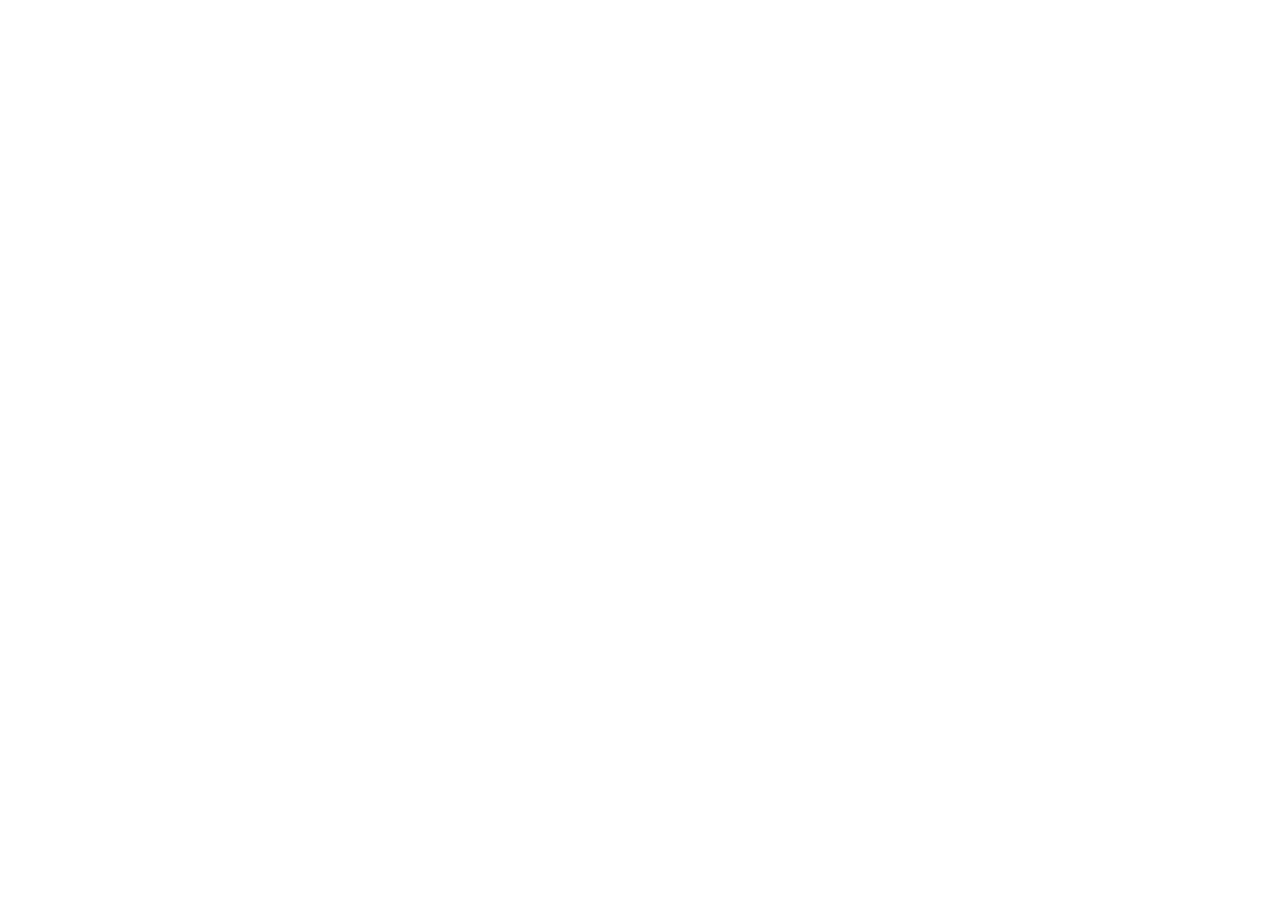
==== index.html @ dd31f8ce "initial commit" ====
<!DOCTYPE html>
<html lang="en">

<head>
    <meta charset="UTF-8">
    <meta name="viewport" content="width=device-width, initial-scale=1.0">
    <title>Aksa-Aksi Nyata</title>
    <!-- Boostrap -->
    <link href="https://cdn.jsdelivr.net/npm/bootstrap@5.3.8/dist/css/bootstrap.min.css" rel="stylesheet"
        integrity="sha384-sRIl4kxILFvY47J16cr9ZwB07vP4J8+LH7qKQnuqkuIAvNWLzeN8tE5YBujZqJLB" crossorigin="anonymous" />
    <!-- Boxicons -->
    <link href="https://unpkg.com/boxicons@2.1.4/css/boxicons.min.css" rel="stylesheet" />
    <link
        href="https://fonts.googleapis.com/css2?family=Plus+Jakarta+Sans:wght@400;500;600&family=Sora:wght@600;700;800&display=swap"
        rel="stylesheet">
    <!-- CSS -->
    <link rel="stylesheet" href="css/style.css">
    <!-- Favicon -->
    <link rel="shortcut icon" href="#" type="image/x-icon" />
</head>

<body>


    <script src="js/script.js"></script>
</body>

</html>
---- css/style.css ----
@import url('https://fonts.googleapis.com/css2?family=DM+Sans:wght@400;500;600;700&family=Sora:wght@600;700;800&display=swap');

:root {
    --primary-color: #FF7B31; 
    --bg-light: #FFFFFF;      
    --text-dark: #1E1E1E;      
    --color-yellow: #FAE49B; 
    --color-purple: #D1B7FD; 
    /* Typography */
    --font-main: 'DM Sans', sans-serif;
    --font-heading: 'Sora', sans-serif;
}

* {
  padding: 0;
  margin: 0;
  box-sizing: border-box;
  scroll-behavior: smooth;
}

body {
    font-family: var(--font-main);
    color: var(--text-dark);
    background-color: var(--bg-light);
}

h1, h2, h3, h4,
.heading-font {
  font-family: var(--font-heading);
}
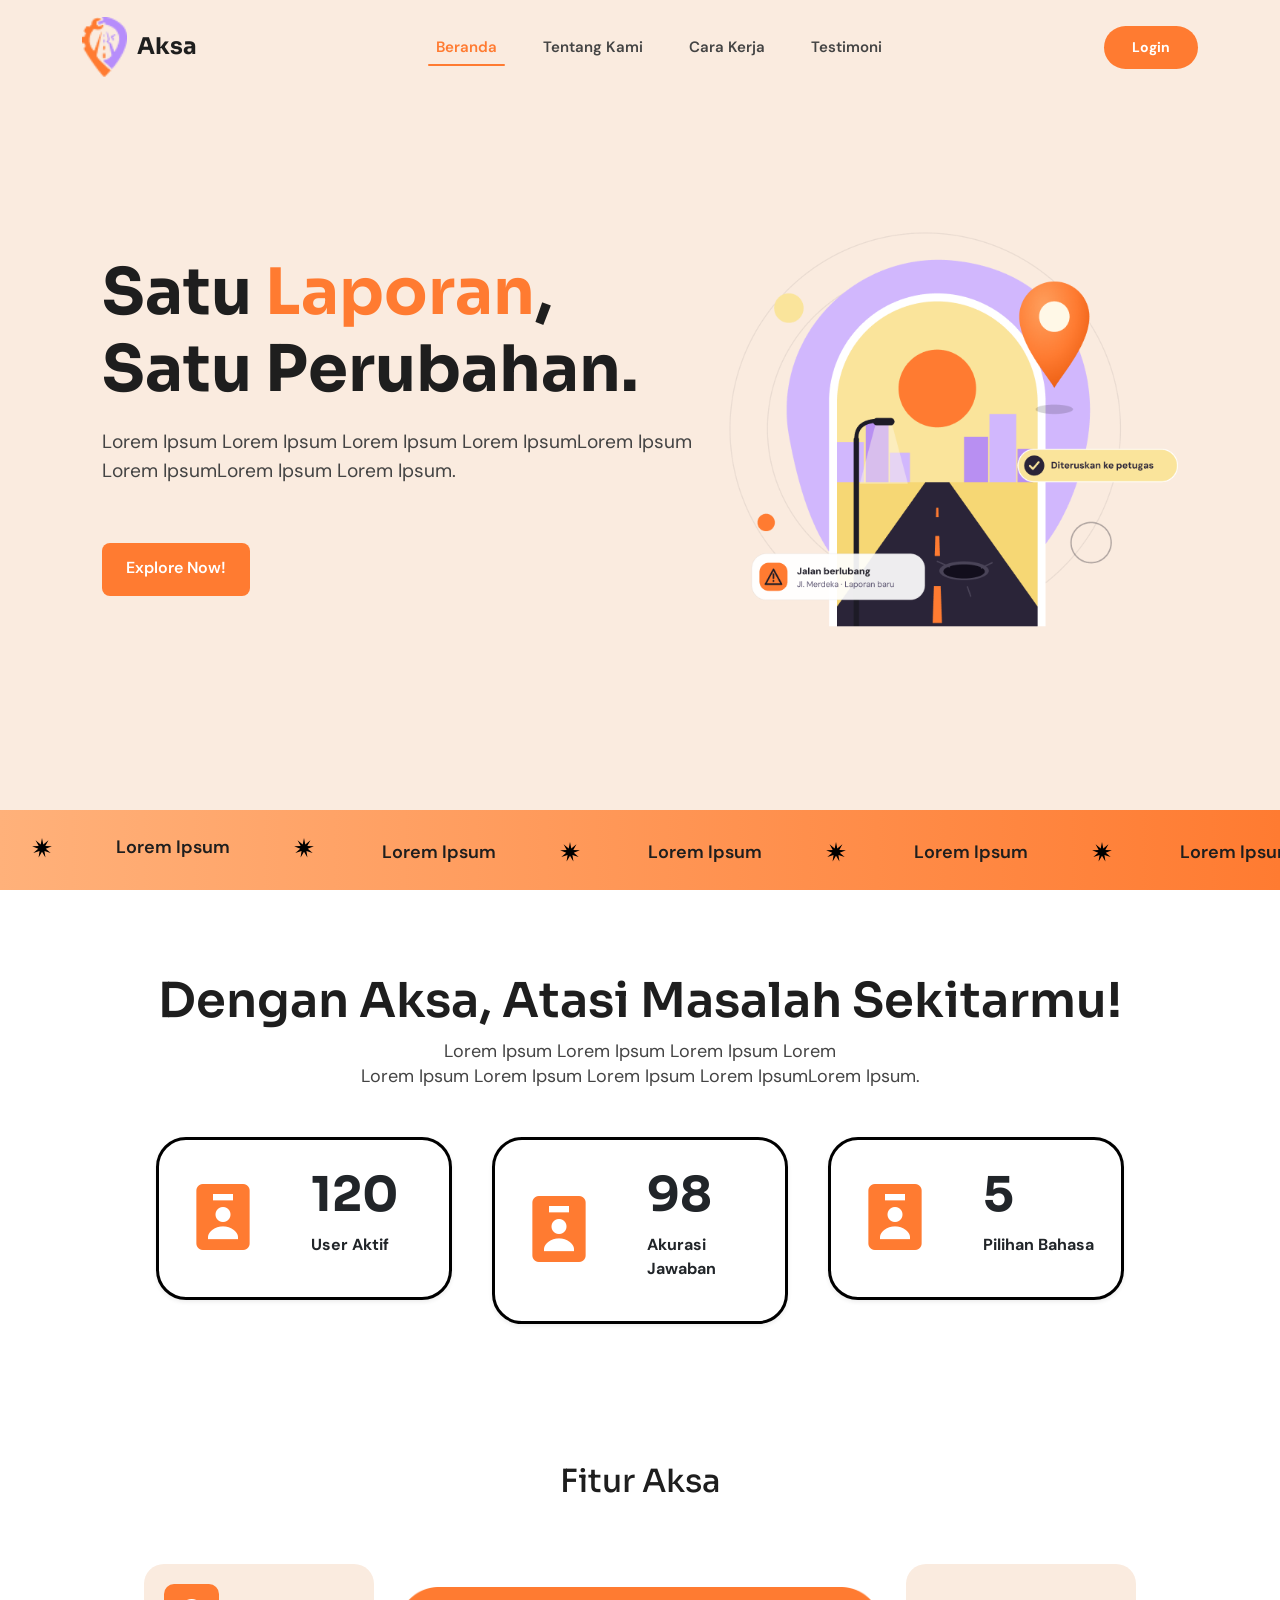
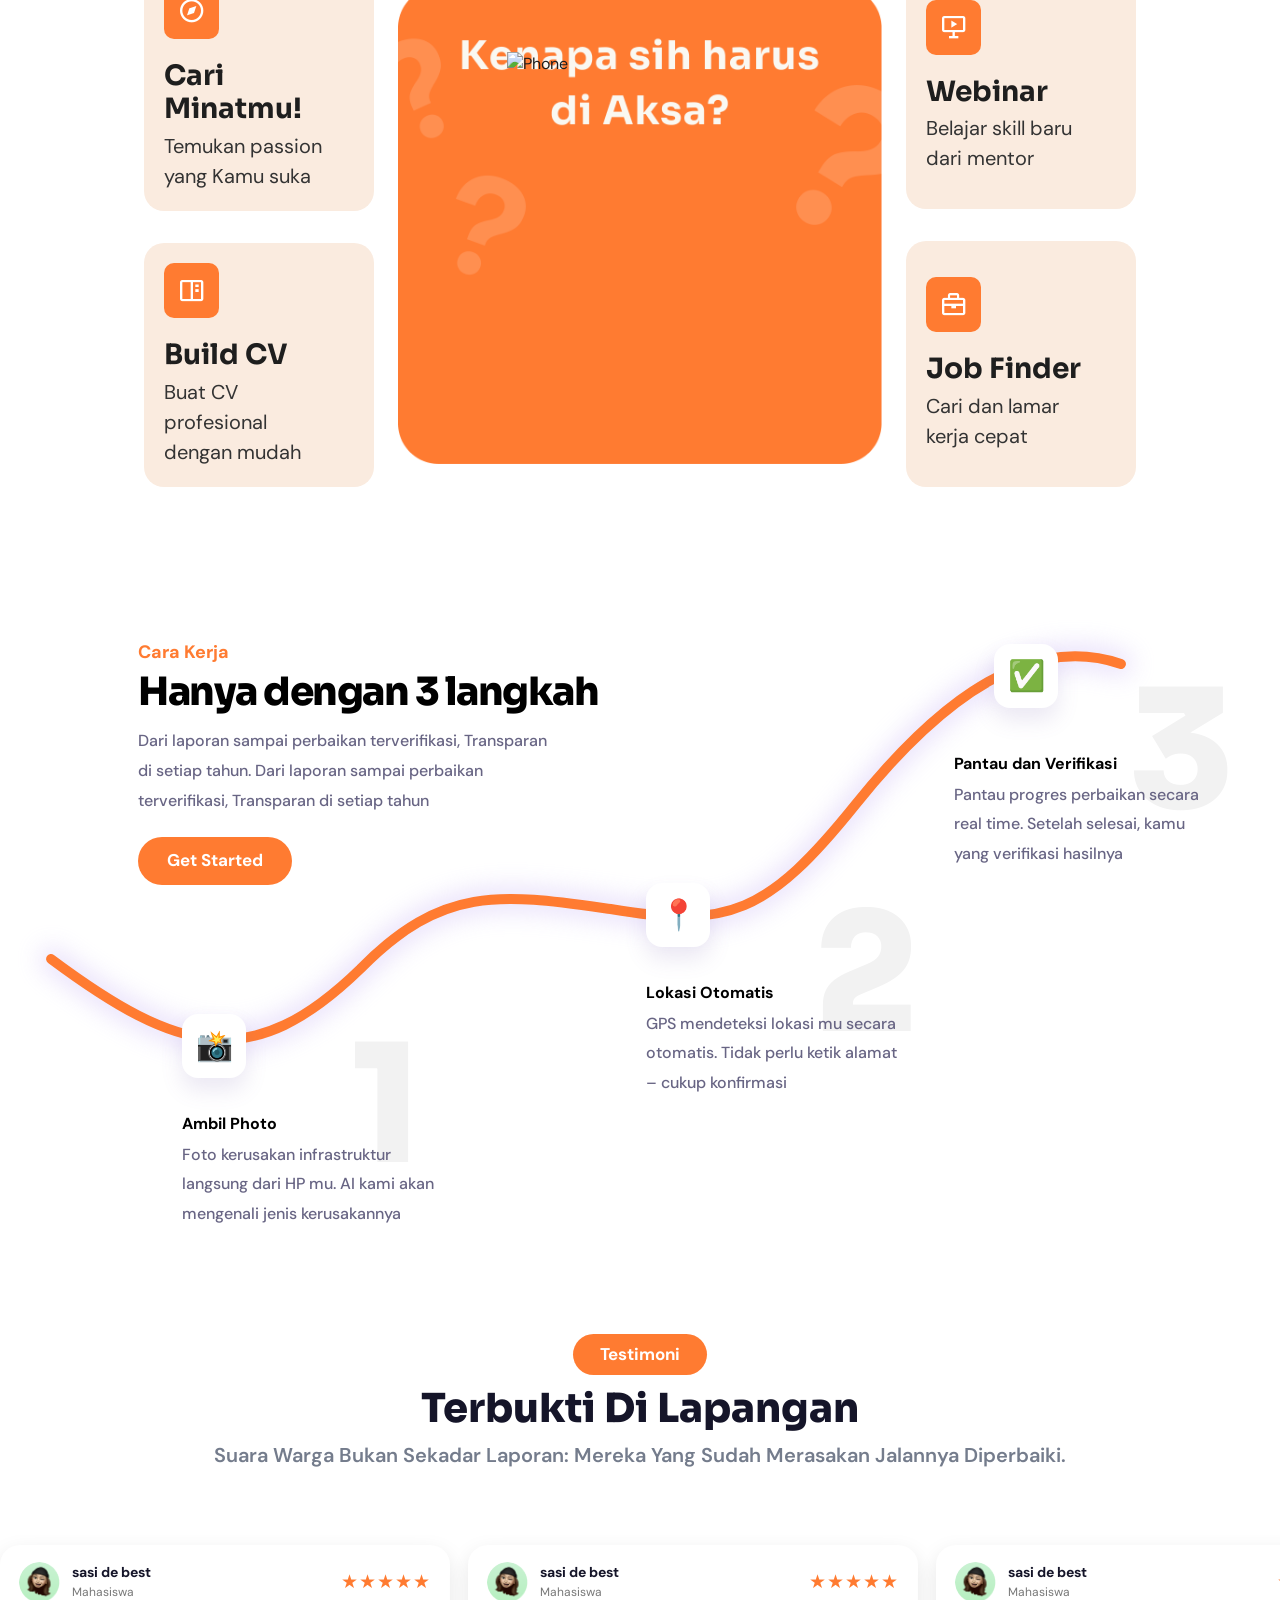
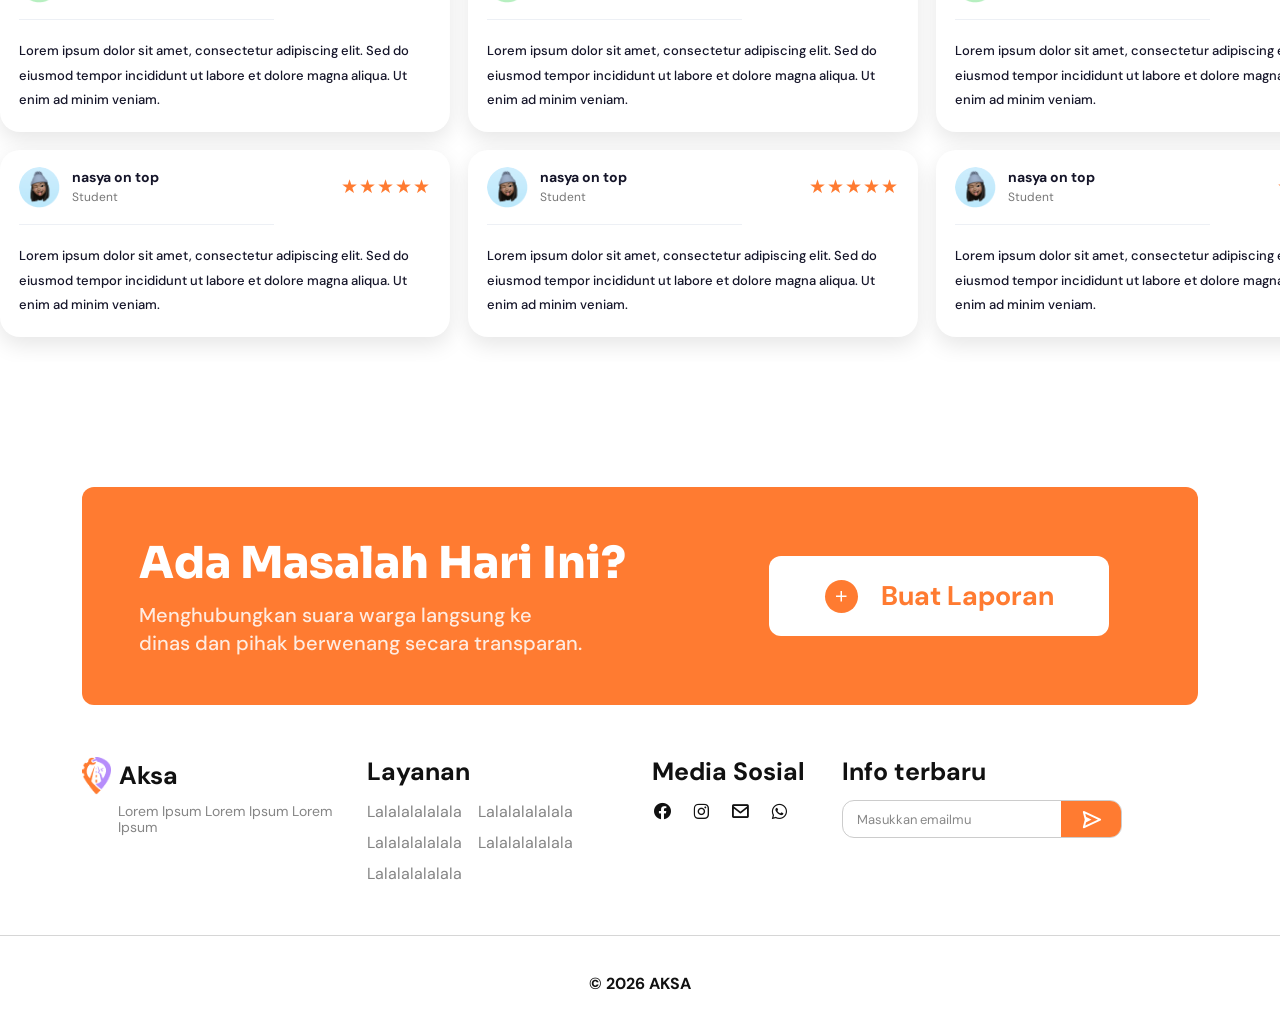
==== commit 8daedbd1: "landing" ====
--- a/index.html
+++ b/index.html
@@ -21,7 +21,781 @@
 
 <body>
 
-
+    <!-- NAVBAR -->
+    <nav class="navbar navbar-expand-lg aksa-navbar">
+        <div class="container">
+
+            <!-- LOGO -->
+            <a class="navbar-brand" href="#home">
+                <img src="img/logo-aksa.png" alt="Aksa Logo">
+                <span>Aksa</span>
+            </a>
+
+            <!-- HAMBURGER -->
+            <button class="navbar-toggler shadow-none" type="button" data-bs-toggle="collapse"
+                data-bs-target="#navbarAksa" aria-controls="navbarAksa" aria-expanded="false"
+                aria-label="Toggle navigation">
+
+                <i class='bx bx-menu'></i>
+            </button>
+
+            <!-- NAVIGATION -->
+            <div class="collapse navbar-collapse" id="navbarAksa">
+
+                <div class="navbar-nav ms-auto me-auto">
+                    <a class="nav-link active" href="#home">Beranda</a>
+                    <a class="nav-link" href="#tentang">Tentang Kami</a>
+                    <a class="nav-link" href="#cara-kerja">Cara Kerja</a>
+                    <a class="nav-link" href="#testimoni">Testimoni</a>
+                </div>
+
+                <!-- LOGIN -->
+                <a href="#login" class="btn btn-login">Login</a>
+
+            </div>
+        </div>
+    </nav>
+
+
+    <!-- HERO SECTION -->
+    <section id="hero">
+        <img src="images/bg-gradient-circle.png" alt="Gradient Circle" class="bg-circle" />
+
+        <div class="hero-content">
+            <h1>
+                Satu <span class="span">Laporan</span>,<br />Satu
+                <span class="highlight">Perubahan.</span>
+            </h1>
+            <p>
+                Lorem Ipsum Lorem Ipsum Lorem Ipsum Lorem IpsumLorem Ipsum Lorem IpsumLorem Ipsum Lorem Ipsum.
+            </p>
+            <a href="#trust-stats" class="btn-explore">Explore Now!</a>
+        </div>
+
+        <div class="hero-visual">
+            <img src="img/hero-aksa.png" alt="Aksa" class="person" />
+        </div>
+    </section>
+
+    <div class="marquee">
+        <div class="marquee-content">
+            <span>
+                <svg width="20" height="20" viewBox="0 0 32 32" fill="none" xmlns="http://www.w3.org/2000/svg">
+                    <path
+                        d="M16 0L18.0902 10.2571L26.2846 3.74329L21.2927 12.9443L31.7569 13.2216L22.0186 17.0612L29.8564 24L19.9284 20.6816L21.4723 31.0351L16 22.1115L10.5277 31.0351L12.0716 20.6816L2.14359 24L9.98139 17.0612L0.243076 13.2216L10.7073 12.9443L5.7154 3.74329L13.9098 10.2571L16 0Z"
+                        fill="black" />
+                </svg>
+                Lorem Ipsum
+                <svg width="20" height="20" viewBox="0 0 32 32" fill="none" xmlns="http://www.w3.org/2000/svg">
+                    <path
+                        d="M16 0L18.0902 10.2571L26.2846 3.74329L21.2927 12.9443L31.7569 13.2216L22.0186 17.0612L29.8564 24L19.9284 20.6816L21.4723 31.0351L16 22.1115L10.5277 31.0351L12.0716 20.6816L2.14359 24L9.98139 17.0612L0.243076 13.2216L10.7073 12.9443L5.7154 3.74329L13.9098 10.2571L16 0Z"
+                        fill="black" />
+                </svg>
+            </span>
+            <span>
+                Lorem Ipsum
+                <svg width="20" height="20" viewBox="0 0 32 32" fill="none" xmlns="http://www.w3.org/2000/svg">
+                    <path
+                        d="M16 0L18.0902 10.2571L26.2846 3.74329L21.2927 12.9443L31.7569 13.2216L22.0186 17.0612L29.8564 24L19.9284 20.6816L21.4723 31.0351L16 22.1115L10.5277 31.0351L12.0716 20.6816L2.14359 24L9.98139 17.0612L0.243076 13.2216L10.7073 12.9443L5.7154 3.74329L13.9098 10.2571L16 0Z"
+                        fill="black" />
+                </svg>
+            </span>
+            <span>
+                Lorem Ipsum
+                <svg width="20" height="20" viewBox="0 0 32 32" fill="none" xmlns="http://www.w3.org/2000/svg">
+                    <path
+                        d="M16 0L18.0902 10.2571L26.2846 3.74329L21.2927 12.9443L31.7569 13.2216L22.0186 17.0612L29.8564 24L19.9284 20.6816L21.4723 31.0351L16 22.1115L10.5277 31.0351L12.0716 20.6816L2.14359 24L9.98139 17.0612L0.243076 13.2216L10.7073 12.9443L5.7154 3.74329L13.9098 10.2571L16 0Z"
+                        fill="black" />
+                </svg>
+            </span>
+            <span>
+                Lorem Ipsum
+                <svg width="20" height="20" viewBox="0 0 32 32" fill="none" xmlns="http://www.w3.org/2000/svg">
+                    <path
+                        d="M16 0L18.0902 10.2571L26.2846 3.74329L21.2927 12.9443L31.7569 13.2216L22.0186 17.0612L29.8564 24L19.9284 20.6816L21.4723 31.0351L16 22.1115L10.5277 31.0351L12.0716 20.6816L2.14359 24L9.98139 17.0612L0.243076 13.2216L10.7073 12.9443L5.7154 3.74329L13.9098 10.2571L16 0Z"
+                        fill="black" />
+                </svg>
+            </span>
+            <span>
+                Lorem Ipsum
+                <svg width="20" height="20" viewBox="0 0 32 32" fill="none" xmlns="http://www.w3.org/2000/svg">
+                    <path
+                        d="M16 0L18.0902 10.2571L26.2846 3.74329L21.2927 12.9443L31.7569 13.2216L22.0186 17.0612L29.8564 24L19.9284 20.6816L21.4723 31.0351L16 22.1115L10.5277 31.0351L12.0716 20.6816L2.14359 24L9.98139 17.0612L0.243076 13.2216L10.7073 12.9443L5.7154 3.74329L13.9098 10.2571L16 0Z"
+                        fill="black" />
+                </svg>
+            </span>
+        </div>
+    </div>
+
+    <!-- COUNTING SECTION -->
+    <section id="counting" data-aos="fade-up">
+        <div class="container-fluid">
+            <div class="row mt-5">
+                <div class="col-12 text-center">
+                    <img src="asset/logo.png" alt="" width="100px" class="mb-4 mt-2" />
+                    <h2>Dengan Aksa, Atasi Masalah Sekitarmu!</h2>
+                    <span class="sub-title"> Lorem Ipsum Lorem Ipsum Lorem Ipsum Lorem <br />
+                        Lorem Ipsum Lorem Ipsum Lorem Ipsum Lorem IpsumLorem Ipsum.</span>
+                </div>
+            </div>
+
+            <div class="row mt-5 gap-3 justify-content-center">
+                <div class="col-lg-3" data-aos="fade-right">
+                    <div class="card_one">
+                        <div class="card border-3 shadow-sm">
+                            <div class="card-body p-4 align-items-center">
+                                <div><i class=" icon bx bxs-user-badge"></i></div>
+                                <div>
+                                    <h2 class="fw-bold">120</h2>
+                                    <p>User Aktif</p>
+                                </div>
+                            </div>
+                        </div>
+                    </div>
+                </div>
+
+                <div class="col-lg-3" data-aos="fade-right">
+                    <div class="card_two">
+                        <div class="card border-3 shadow-sm">
+                            <div class="card-body p-4 align-items-center">
+                                <div><i class="icon bx bxs-user-badge"></i></div>
+                                <div>
+                                    <h2 class="fw-bold">98</h2>
+                                    <p>Akurasi Jawaban</p>
+                                </div>
+                            </div>
+                        </div>
+                    </div>
+                </div>
+
+                <div class="col-lg-3" data-aos="fade-right">
+                    <div class="card_three">
+                        <div class="card border-3 shadow-sm">
+                            <div class="card-body p-4 align-items-center">
+                                <div><i class="icon bx bxs-user-badge"></i></div>
+                                <div>
+                                    <h2 class="fw-bold">5</h2>
+                                    <p>Pilihan Bahasa</p>
+                                </div>
+                            </div>
+                        </div>
+                    </div>
+                </div>
+            </div>
+        </div>
+    </section>
+
+    <!-- FITUR SECTION -->
+    <section id="fitur" class="container-fluid py-5">
+        <h2 class="title text-center mb-5">Fitur <span class="highlight">Aksa</span></h2>
+
+        <div class="row justify-content-center gap-3 gap-md-0">
+            <!-- Left Cards -->
+            <div
+                class="col-md-12 col-lg-3 d-flex flex-column flex-md-row flex-lg-column gap-3 gap-lg-0 justify-content-between order-2 order-lg-1">
+                <a href="#" class="card-fitur-link">
+                    <div class="card-fitur my-md-3">
+                        <div class="card-icon">
+                            <i class="bx bx-compass"></i>
+                        </div>
+                        <h3>Cari Minatmu!</h3>
+                        <p>Temukan passion yang Kamu suka</p>
+                    </div>
+                </a>
+                <a href="cv-builder.html" class="card-fitur-link">
+                    <div class="card-fitur my-md-3">
+                        <div class="card-icon">
+                            <i class='bx bx-book-content'></i>
+                        </div>
+                        <h3>Build CV</h3>
+                        <p>Buat CV profesional dengan mudah</p>
+                    </div>
+                </a>
+            </div>
+
+            <!-- Phone -->
+            <div class="col-lg-6 col-md-12 d-flex justify-content-center align-items-center order-1 order-lg-2">
+                <div class="phone-wrapper">
+                    <img src="img/bg-provide.png" alt="Background" class="bg-question" />
+                    <div class="phone-content">
+                        <img src="#" alt="Phone" class="phone-img" />
+                    </div>
+                </div>
+            </div>
+
+            <!-- Right Cards -->
+            <div
+                class="col-md-12 col-lg-3 d-flex flex-column flex-md-row flex-lg-column gap-3 gap-lg-0 justify-content-between order-3 order-lg-3">
+                <a href="webinar.html" class="card-fitur-link">
+                    <div class="card-fitur my-md-3">
+                        <div class="card-icon">
+                            <i class="bx bx-slideshow"></i>
+                        </div>
+                        <h3>Webinar</h3>
+                        <p>Belajar skill baru dari mentor</p>
+                    </div>
+                </a>
+                <a href="#karir" class="card-fitur-link">
+                    <div class="card-fitur my-md-3">
+                        <div class="card-icon">
+                            <i class="bx bx-briefcase"></i>
+                        </div>
+                        <h3>Job Finder</h3>
+                        <p>Cari dan lamar kerja cepat</p>
+                    </div>
+                </a>
+            </div>
+    </section>
+
+    <!-- FLOW SECTION -->
+    <section class="how-it-works" id="cara-kerja">
+
+        <div class="container how-container">
+
+            <!-- Heading -->
+            <div class="how-heading">
+                <span class="how-label">Cara Kerja</span>
+
+                <h2>Hanya dengan 3 langkah</h2>
+
+                <p>
+                    Dari laporan sampai perbaikan terverifikasi,
+                    Transparan di setiap tahun. Dari laporan sampai
+                    perbaikan terverifikasi, Transparan di setiap tahun
+                </p>
+
+                <a href="#" class="btn how-btn">Get Started</a>
+            </div>
+
+
+            <!-- Timeline -->
+            <div class="timeline-wrapper">
+
+                <!-- SVG CURVED LINE -->
+                <svg class="timeline-svg" viewBox="0 0 1200 500" preserveAspectRatio="none">
+
+                    <defs>
+                        <filter id="purpleBlur">
+                            <feGaussianBlur stdDeviation="12" />
+                        </filter>
+                    </defs>
+
+                    <!-- Shadow -->
+                    <path class="timeline-glow" d="M 0 320
+                       C 130 415, 205 435, 315 330
+                       C 400 245, 460 255, 570 270
+                       C 690 290, 730 275, 820 165
+                       C 910 55, 1000 -5, 1090 25" />
+
+                    <!-- Main Line -->
+                    <path class="timeline-curve" d="M 0 320
+                       C 130 415, 205 435, 315 330
+                       C 400 245, 460 255, 570 270
+                       C 690 290, 730 275, 820 165
+                       C 910 55, 1000 -5, 1090 25" />
+                </svg>
+
+
+                <!-- STEP 1 -->
+                <div class="timeline-step step-1">
+
+                    <span class="step-bg-number">1</span>
+
+                    <div class="step-icon">
+                        📸
+                    </div>
+
+                    <div class="step-description">
+                        <h3>Ambil Photo</h3>
+                        <p>
+                            Foto kerusakan infrastruktur langsung dari HP mu.
+                            AI kami akan mengenali jenis kerusakannya
+                        </p>
+                    </div>
+
+                </div>
+
+
+                <!-- STEP 2 -->
+                <div class="timeline-step step-2">
+
+                    <span class="step-bg-number">2</span>
+
+                    <div class="step-icon">
+                        📍
+                    </div>
+
+                    <div class="step-description">
+                        <h3>Lokasi Otomatis</h3>
+                        <p>
+                            GPS mendeteksi lokasi mu secara otomatis.
+                            Tidak perlu ketik alamat – cukup konfirmasi
+                        </p>
+                    </div>
+
+                </div>
+
+
+                <!-- STEP 3 -->
+                <div class="timeline-step step-3">
+
+                    <span class="step-bg-number">3</span>
+
+                    <div class="step-icon">
+                        ✅
+                    </div>
+
+                    <div class="step-description">
+                        <h3>Pantau dan Verifikasi</h3>
+                        <p>
+                            Pantau progres perbaikan secara real time.
+                            Setelah selesai, kamu yang verifikasi hasilnya
+                        </p>
+                    </div>
+
+                </div>
+
+            </div>
+
+        </div>
+
+    </section>
+
+    <!-- TESTIMONI SECTION -->
+    <section class="testimonials" id="testimoni">
+
+        <!-- Heading -->
+        <div class="container text-center testimonial-heading">
+
+            <span class="testimonial-label">Testimoni</span>
+
+            <h2>Terbukti Di Lapangan</h2>
+
+            <p>
+                Suara Warga Bukan Sekadar Laporan:
+                Mereka Yang Sudah Merasakan Jalannya Diperbaiki.
+            </p>
+
+        </div>
+
+
+        <!-- Testimonial Slider -->
+        <div class="testimonial-slider">
+
+            <!-- TOP ROW: LEFT -->
+            <div class="testimonial-track track-left">
+
+                <div class="testimonial-group">
+
+                    <!-- Card 1 -->
+                    <div class="testimonial-card">
+                        <div class="testimonial-user">
+                            <img src="img/ava1.png" alt="Avatar">
+                            <div class="user-info">
+                                <h4>sasi de best</h4>
+                                <span>Mahasiswa</span>
+                            </div>
+                            <div class="rating">★★★★★</div>
+                        </div>
+
+                        <div class="testimonial-divider"></div>
+
+                        <p>
+                            Lorem ipsum dolor sit amet, consectetur adipiscing elit.
+                            Sed do eiusmod tempor incididunt ut labore et dolore magna aliqua.
+                            Ut enim ad minim veniam.
+                        </p>
+                    </div>
+
+
+                    <!-- Card 2 -->
+                    <div class="testimonial-card">
+                        <div class="testimonial-user">
+                            <img src="img/ava1.png" alt="Avatar">
+                            <div class="user-info">
+                                <h4>sasi de best</h4>
+                                <span>Mahasiswa</span>
+                            </div>
+                            <div class="rating">★★★★★</div>
+                        </div>
+
+                        <div class="testimonial-divider"></div>
+
+                        <p>
+                            Lorem ipsum dolor sit amet, consectetur adipiscing elit.
+                            Sed do eiusmod tempor incididunt ut labore et dolore magna aliqua.
+                            Ut enim ad minim veniam.
+                        </p>
+                    </div>
+
+
+                    <!-- Card 3 -->
+                    <div class="testimonial-card">
+                        <div class="testimonial-user">
+                            <img src="img/ava1.png" alt="Avatar">
+                            <div class="user-info">
+                                <h4>sasi de best</h4>
+                                <span>Mahasiswa</span>
+                            </div>
+                            <div class="rating">★★★★★</div>
+                        </div>
+
+                        <div class="testimonial-divider"></div>
+
+                        <p>
+                            Lorem ipsum dolor sit amet, consectetur adipiscing elit.
+                            Sed do eiusmod tempor incididunt ut labore et dolore magna aliqua.
+                            Ut enim ad minim veniam.
+                        </p>
+                    </div>
+
+                </div>
+
+
+                <!-- DUPLICATE GROUP FOR INFINITE LOOP -->
+                <div class="testimonial-group" aria-hidden="true">
+
+                    <div class="testimonial-card">
+                        <div class="testimonial-user">
+                            <img src="img/ava2.png" alt="">
+                            <div class="user-info">
+                                <h4>sasi de best</h4>
+                                <span>Mahasiswa</span>
+                            </div>
+                            <div class="rating">★★★★★</div>
+                        </div>
+                        <div class="testimonial-divider"></div>
+                        <p>
+                            Lorem ipsum dolor sit amet, consectetur adipiscing elit.
+                            Sed do eiusmod tempor incididunt ut labore et dolore magna aliqua.
+                            Ut enim ad minim veniam.
+                        </p>
+                    </div>
+
+                    <div class="testimonial-card">
+                        <div class="testimonial-user">
+                            <img src="img/ava2.png" alt="">
+                            <div class="user-info">
+                                <h4>sasi de best</h4>
+                                <span>Mahasiswa</span>
+                            </div>
+                            <div class="rating">★★★★★</div>
+                        </div>
+                        <div class="testimonial-divider"></div>
+                        <p>
+                            Lorem ipsum dolor sit amet, consectetur adipiscing elit.
+                            Sed do eiusmod tempor incididunt ut labore et dolore magna aliqua.
+                            Ut enim ad minim veniam.
+                        </p>
+                    </div>
+
+                    <div class="testimonial-card">
+                        <div class="testimonial-user">
+                            <img src="img/ava2.png" alt="">
+                            <div class="user-info">
+                                <h4>sasi de best</h4>
+                                <span>Mahasiswa</span>
+                            </div>
+                            <div class="rating">★★★★★</div>
+                        </div>
+                        <div class="testimonial-divider"></div>
+                        <p>
+                            Lorem ipsum dolor sit amet, consectetur adipiscing elit.
+                            Sed do eiusmod tempor incididunt ut labore et dolore magna aliqua.
+                            Ut enim ad minim veniam.
+                        </p>
+                    </div>
+
+                </div>
+
+            </div>
+
+
+            <!-- BOTTOM ROW: RIGHT -->
+            <div class="testimonial-track track-right">
+
+                <div class="testimonial-group">
+
+                    <!-- Card 4 -->
+                    <div class="testimonial-card">
+                        <div class="testimonial-user">
+                            <img src="img/ava2.png" alt="Avatar">
+                            <div class="user-info">
+                                <h4>nasya on top</h4>
+                                <span>Student</span>
+                            </div>
+                            <div class="rating">★★★★★</div>
+                        </div>
+
+                        <div class="testimonial-divider"></div>
+
+                        <p>
+                            Lorem ipsum dolor sit amet, consectetur adipiscing elit.
+                            Sed do eiusmod tempor incididunt ut labore et dolore magna aliqua.
+                            Ut enim ad minim veniam.
+                        </p>
+                    </div>
+
+
+                    <!-- Card 5 -->
+                    <div class="testimonial-card">
+                        <div class="testimonial-user">
+                            <img src="img/ava2.png" alt="Avatar">
+                            <div class="user-info">
+                                <h4>nasya on top</h4>
+                                <span>Student</span>
+                            </div>
+                            <div class="rating">★★★★★</div>
+                        </div>
+
+                        <div class="testimonial-divider"></div>
+
+                        <p>
+                            Lorem ipsum dolor sit amet, consectetur adipiscing elit.
+                            Sed do eiusmod tempor incididunt ut labore et dolore magna aliqua.
+                            Ut enim ad minim veniam.
+                        </p>
+                    </div>
+
+
+                    <!-- Card 6 -->
+                    <div class="testimonial-card">
+                        <div class="testimonial-user">
+                            <img src="img/ava2.png" alt="Avatar">
+                            <div class="user-info">
+                                <h4>nasya on top</h4>
+                                <span>Student</span>
+                            </div>
+                            <div class="rating">★★★★★</div>
+                        </div>
+
+                        <div class="testimonial-divider"></div>
+
+                        <p>
+                            Lorem ipsum dolor sit amet, consectetur adipiscing elit.
+                            Sed do eiusmod tempor incididunt ut labore et dolore magna aliqua.
+                            Ut enim ad minim veniam.
+                        </p>
+                    </div>
+
+                </div>
+
+
+                <!-- DUPLICATE GROUP -->
+                <div class="testimonial-group" aria-hidden="true">
+
+                    <div class="testimonial-card">
+                        <div class="testimonial-user">
+                            <img src="img/ava2.png" alt="">
+                            <div class="user-info">
+                                <h4>nasya on top</h4>
+                                <span>Student</span>
+                            </div>
+                            <div class="rating">★★★★★</div>
+                        </div>
+                        <div class="testimonial-divider"></div>
+                        <p>
+                            Lorem ipsum dolor sit amet, consectetur adipiscing elit.
+                            Sed do eiusmod tempor incididunt ut labore et dolore magna aliqua.
+                            Ut enim ad minim veniam.
+                        </p>
+                    </div>
+
+                    <div class="testimonial-card">
+                        <div class="testimonial-user">
+                            <img src="img/ava2.png" alt="">
+                            <div class="user-info">
+                                <h4>nasya on top</h4>
+                                <span>Student</span>
+                            </div>
+                            <div class="rating">★★★★★</div>
+                        </div>
+                        <div class="testimonial-divider"></div>
+                        <p>
+                            Lorem ipsum dolor sit amet, consectetur adipiscing elit.
+                            Sed do eiusmod tempor incididunt ut labore et dolore magna aliqua.
+                            Ut enim ad minim veniam.
+                        </p>
+                    </div>
+
+                    <div class="testimonial-card">
+                        <div class="testimonial-user">
+                            <img src="img/ava2.png" alt="">
+                            <div class="user-info">
+                                <h4>nasya on top</h4>
+                                <span>Student</span>
+                            </div>
+                            <div class="rating">★★★★★</div>
+                        </div>
+                        <div class="testimonial-divider"></div>
+                        <p>
+                            Lorem ipsum dolor sit amet, consectetur adipiscing elit.
+                            Sed do eiusmod tempor incididunt ut labore et dolore magna aliqua.
+                            Ut enim ad minim veniam.
+                        </p>
+                    </div>
+
+                </div>
+
+            </div>
+
+        </div>
+
+    </section>
+
+
+    <!-- FOOTER SECTION -->
+    <footer class="main-footer">
+
+        <div class="container">
+
+            <!-- CTA BANNER -->
+            <div class="footer-cta">
+
+                <div class="row align-items-center">
+
+                    <div class="col-lg-7 col-md-7">
+                        <div class="cta-content">
+                            <h2>Ada Masalah Hari Ini?</h2>
+                            <p>
+                                Menghubungkan suara warga langsung ke
+                                <br class="d-none d-md-block">
+                                dinas dan pihak berwenang secara transparan.
+                            </p>
+                        </div>
+                    </div>
+
+                    <div class="col-lg-5 col-md-5">
+                        <div class="cta-action">
+                            <a href="#lapor" class="btn-report">
+                                <span class="plus-icon">
+                                    <i class='bx bx-plus bol'></i>
+                                </span>
+                                <span>Buat Laporan</span>
+                            </a>
+                        </div>
+                    </div>
+
+                </div>
+
+            </div>
+
+
+            <!-- FOOTER CONTENT -->
+            <div class="footer-content">
+
+                <div class="row gy-4">
+
+                    <!-- BRAND -->
+                    <div class="col-lg-3 col-md-6 col-12">
+
+                        <div class="footer-brand">
+
+                            <div class="brand-title">
+                                <img src="img/logo-aksa.png" alt="Aksa Logo">
+                                <h3>Aksa</h3>
+                            </div>
+
+                            <p>
+                                Lorem Ipsum Lorem Ipsum
+                                Lorem Ipsum
+                            </p>
+
+                        </div>
+
+                    </div>
+
+
+                    <!-- SERVICES -->
+                    <div class="col-lg-3 col-md-6 col-12">
+
+                        <div class="footer-column">
+
+                            <h3>Layanan</h3>
+
+                            <div class="footer-links">
+                                <a href="#lapor">Lalalalalalala</a>
+                                <a href="#lapor">Lalalalalalala</a>
+                                <a href="#pantau">Lalalalalalala</a>
+                                <a href="#pantau">Lalalalalalala</a>
+                                <a href="#verifikasi">Lalalalalalala</a>
+                            </div>
+
+                        </div>
+
+                    </div>
+
+
+                    <!-- SOCIAL MEDIA -->
+                    <div class="col-lg-2 col-md-6 col-12">
+
+                        <div class="footer-column">
+
+                            <h3>Media Sosial</h3>
+
+                            <div class="social-links">
+
+                                <a href="#" aria-label="Facebook">
+                                    <i class='bx bxl-facebook-circle'></i>
+                                </a>
+
+                                <a href="#" aria-label="Instagram">
+                                    <i class='bx bxl-instagram'></i>
+                                </a>
+
+                                <a href="#" aria-label="Email">
+                                    <i class='bx bx-envelope'></i>
+                                </a>
+
+                                <a href="#" aria-label="WhatsApp">
+                                    <i class='bx bxl-whatsapp'></i>
+                                </a>
+
+                            </div>
+
+                        </div>
+
+                    </div>
+
+
+                    <!-- NEWSLETTER -->
+                    <div class="col-lg-4 col-md-6 col-12">
+
+                        <div class="footer-column">
+
+                            <h3>Info terbaru</h3>
+
+                            <form class="newsletter-form">
+
+                                <input type="email" placeholder="Masukkan emailmu" aria-label="Email kamu" required>
+
+                                <button type="submit" aria-label="Kirim email">
+                                    <i class='bx bx-send'></i>
+                                </button>
+
+                            </form>
+
+                        </div>
+
+                    </div>
+
+                </div>
+
+            </div>
+
+        </div>
+
+
+        <!-- COPYRIGHT -->
+        <div class="footer-bottom">
+
+            <p>© 2026 AKSA</p>
+
+        </div>
+
+    </footer>
+
+    <script src="https://cdn.jsdelivr.net/npm/bootstrap@5.3.8/dist/js/bootstrap.bundle.min.js"></script>
     <script src="js/script.js"></script>
 </body>
 
--- a/css/style.css
+++ b/css/style.css
@@ -1,14 +1,14 @@
 @import url('https://fonts.googleapis.com/css2?family=DM+Sans:wght@400;500;600;700&family=Sora:wght@600;700;800&display=swap');
 
 :root {
-    --primary-color: #FF7B31; 
-    --bg-light: #FFFFFF;      
-    --text-dark: #1E1E1E;      
-    --color-yellow: #FAE49B; 
-    --color-purple: #D1B7FD; 
-    /* Typography */
-    --font-main: 'DM Sans', sans-serif;
-    --font-heading: 'Sora', sans-serif;
+  --primary-color: #FF7B31;
+  --bg-light: #FFFFFF;
+  --text-dark: #1E1E1E;
+  --color-yellow: #FAE49B;
+  --color-purple: #D1B7FD;
+  /* Typography */
+  --font-main: 'DM Sans', sans-serif;
+  --font-heading: 'Sora', sans-serif;
 }
 
 * {
@@ -19,12 +19,1714 @@
 }
 
 body {
-    font-family: var(--font-main);
-    color: var(--text-dark);
-    background-color: var(--bg-light);
-}
-
-h1, h2, h3, h4,
+  font-family: var(--font-main);
+  color: var(--text-dark);
+  background-color: var(--bg-light);
+}
+
+h1,
+h2,
+h3,
+h4,
 .heading-font {
   font-family: var(--font-heading);
+}
+
+
+/* ==============================
+   NAVBAR AKSA
+============================== */
+
+.aksa-navbar {
+    background-color: #FAEBDF;
+    padding: 12px 0;
+    position: fixed;
+    top: 0;
+    left: 0;
+    width: 100%;
+    z-index: 9999;
+    transition: all 0.3s ease;
+}
+
+/* Navbar saat scroll */
+.aksa-navbar.scrolled {
+    background-color: #FAEBDF;
+    box-shadow: 0 4px 20px rgba(0, 0, 0, 0.08);
+}
+
+/* LOGO */
+.aksa-navbar .navbar-brand {
+    display: flex;
+    align-items: center;
+    gap: 10px;
+    text-decoration: none;
+    font-family: 'Sora', sans-serif;
+    font-size: 23px;
+    font-weight: 700;
+    color: #1E1E1E;
+    flex-shrink: 0;
+}
+
+.aksa-navbar .navbar-brand img {
+    width: 45px;
+    height: auto;
+    object-fit: contain;
+}
+
+/* NAVIGATION */
+.aksa-navbar .navbar-collapse {
+    align-items: center;
+}
+
+.aksa-navbar .navbar-nav {
+    display: flex;
+    align-items: center;
+    gap: 30px;
+}
+
+.aksa-navbar .nav-link {
+    position: relative;
+    padding: 10px 0;
+    color: #444444;
+    font-family: 'DM Sans', sans-serif;
+    font-size: 15px;
+    font-weight: 600;
+    transition: color 0.3s ease;
+}
+
+/* Hover underline */
+.aksa-navbar .nav-link::after {
+    content: "";
+    position: absolute;
+    left: 0;
+    bottom: 3px;
+    width: 0;
+    height: 2px;
+    background-color: #FF7B31;
+    border-radius: 10px;
+    transition: width 0.3s ease;
+}
+
+.aksa-navbar .nav-link:hover,
+.aksa-navbar .nav-link.active {
+    color: #FF7B31;
+}
+
+.aksa-navbar .nav-link:hover::after,
+.aksa-navbar .nav-link.active::after {
+    width: 100%;
+}
+
+/* LOGIN BUTTON */
+.aksa-navbar .btn-login {
+    display: inline-flex;
+    align-items: center;
+    justify-content: center;
+    padding: 11px 28px;
+    background-color: #FF7B31;
+    color: #FFFFFF;
+    border: none;
+    border-radius: 30px;
+    font-family: 'DM Sans', sans-serif;
+    font-size: 14px;
+    font-weight: 700;
+    text-decoration: none;
+    white-space: nowrap;
+    transition: all 0.3s ease;
+}
+
+.aksa-navbar .btn-login:hover {
+    background-color: #E96722;
+    color: #FFFFFF;
+    transform: translateY(-2px);
+}
+
+/* HAMBURGER */
+.aksa-navbar .navbar-toggler {
+    border: none;
+    padding: 8px;
+    color: #FF7B31;
+    font-size: 29px;
+    background: transparent;
+}
+
+.aksa-navbar .navbar-toggler:focus {
+    box-shadow: none;
+}
+
+/* ==============================
+   RESPONSIVE TABLET & MOBILE
+============================== */
+
+@media (max-width: 991px) {
+
+    .aksa-navbar {
+        padding: 10px 0;
+    }
+
+    .aksa-navbar .navbar-brand {
+        font-size: 21px;
+    }
+
+    .aksa-navbar .navbar-brand img {
+        width: 40px;
+    }
+
+    /* Dropdown menu */
+    .aksa-navbar .navbar-collapse {
+        margin-top: 15px;
+        padding: 18px;
+        background-color: #FFFFFF;
+        border-radius: 18px;
+        box-shadow: 0 10px 30px rgba(0, 0, 0, 0.08);
+    }
+
+    .aksa-navbar .navbar-nav {
+        align-items: stretch;
+        gap: 5px;
+    }
+
+    .aksa-navbar .nav-link {
+        padding: 12px 15px;
+        border-radius: 10px;
+    }
+
+    .aksa-navbar .nav-link::after {
+        display: none;
+    }
+
+    .aksa-navbar .nav-link:hover,
+    .aksa-navbar .nav-link.active {
+        background-color: #FFF1E8;
+    }
+
+    /* Login mobile */
+    .aksa-navbar .btn-login {
+        display: flex;
+        width: 100%;
+        margin-top: 12px;
+        padding: 12px;
+    }
+}
+
+/* SMALL MOBILE */
+@media (max-width: 576px) {
+
+    .aksa-navbar .navbar-brand {
+        font-size: 20px;
+    }
+
+    .aksa-navbar .navbar-brand img {
+        width: 36px;
+    }
+
+}
+
+/* Hero */
+#hero {
+  display: flex;
+  justify-content: space-between;
+  align-items: center;
+  padding: 7em 8% 4em;
+  position: relative;
+  background: #FAEBDF;
+  overflow: hidden;
+  width: 100%;
+  min-height: 90vh;
+}
+
+.bg-circle {
+  position: absolute;
+  right: -120px;
+  top: -130px;
+  width: 600px;
+  z-index: 0;
+  pointer-events: none;
+}
+
+.hero-content {
+  max-width: 650px;
+  position: relative;
+  z-index: 2;
+}
+
+.hero-content h1 {
+  font-size: 4rem;
+  line-height: 1.2;
+  font-weight: 700;
+  color: var(--text-dark);
+}
+
+.hero-content .span {
+  color: var(--primary-color);
+}
+
+.highlight {
+  background-image: linear-gradient(to right, #fdb725, #fdb725);
+  background-repeat: no-repeat;
+  background-size: 0% 0.3em;
+  background-position: 0 85%;
+  animation: swipeHighlight 3s ease-in-out infinite;
+}
+
+@keyframes swipeHighlight {
+  0% {
+    background-size: 0% 0.3em;
+    background-position: 0 85%;
+  }
+
+  25% {
+    background-size: 100% 0.3em;
+    background-position: 0 85%;
+  }
+
+  50% {
+    background-size: 100% 0.3em;
+    background-position: 100% 85%;
+  }
+
+  75% {
+    background-size: 0% 0.3em;
+    background-position: 100% 85%;
+  }
+
+  100% {
+    background-size: 0% 0.3em;
+    background-position: 0 85%;
+  }
+}
+
+.hero-content p {
+  margin: 1em 0 3em;
+  font-size: 1.2rem;
+  color: #444;
+}
+
+.btn-explore {
+  position: relative;
+  overflow: hidden;
+  background: var(--primary-color);
+  color: #fff;
+  padding: 0.8em 1.5em;
+  border-radius: 8px;
+  text-decoration: none;
+  font-weight: 600;
+  display: inline-block;
+  transition: color 0.3s ease;
+  z-index: 0;
+  border-bottom: 3px solid transparent;
+}
+
+.btn-explore::before {
+  content: "";
+  position: absolute;
+  top: 50%;
+  left: 50%;
+  width: 200px;
+  height: 200px;
+  background: #fff;
+  border-radius: 50%;
+  transform: translate(-50%, -50%) scale(0);
+  transition: transform 0.6s ease;
+  z-index: -1;
+}
+
+.btn-explore:hover::before {
+  transform: translate(-50%, -50%) scale(3);
+}
+
+.btn-explore:hover {
+  color: var(--green-color);
+  border-bottom: 3px solid var(--green-color);
+}
+
+.hero-visual {
+  position: relative;
+  flex: 1;
+  display: flex;
+  justify-content: center;
+  align-items: center;
+  z-index: 2;
+}
+
+.hero-visual .person {
+  max-width: 450px;
+  height: auto;
+  z-index: 2;
+}
+
+/* counting */
+#counting {
+  height: auto;
+  padding-bottom: 10vh;
+}
+
+#counting h2 {
+  font-size: 48px;
+  font-style: normal;
+  font-weight: 600;
+  line-height: normal;
+}
+
+.sub-title {
+  color: #444;
+  font-size: 18px;
+  font-style: normal;
+  font-weight: 400;
+  line-height: normal;
+}
+
+.card {
+  border: solid black 3px;
+  border-radius: 30px;
+
+}
+
+.card:hover {
+  border: solid black 3px;
+  border-radius: 30px;
+  border-bottom: solid black 5px;
+}
+
+.card .card-body {
+  display: flex;
+  gap: 3rem;
+}
+
+.card_one .card {
+  background-color: white;
+}
+
+.card_one .card .card-body .icon {
+  font-size: 5rem;
+  color: var(--primary-color);
+}
+
+.card_one .card .card-body p {
+  font-size: 16px;
+  font-weight: bold;
+}
+
+.card_two .card {
+  background-color: white;
+}
+
+.card_two .card .card-body .icon {
+  font-size: 5rem;
+  color: var(--primary-color);
+}
+
+.card_two .card .card-body p {
+  font-size: 16px;
+  font-weight: bold;
+}
+
+.card_three .card {
+  background-color: white;
+}
+
+.card_three .card .card-body .icon {
+  font-size: 5rem;
+  color: var(--primary-color);
+}
+
+.card_three .card .card-body p {
+  font-size: 16px;
+  font-weight: bold;
+}
+
+/* MARQUEE */
+.marquee {
+  width: 100%;
+  overflow: hidden;
+  white-space: nowrap;
+  background: linear-gradient(90deg, #FFB17A, #FF7B31);
+}
+
+.marquee-content {
+  display: inline-block;
+  padding: 1em 0;
+  animation: scroll 20s linear infinite;
+}
+
+.marquee-content span {
+  display: inline-flex;
+  align-items: center;
+  gap: 4rem;
+  margin: 0.5rem 2rem;
+  font-weight: 600;
+  font-size: 18px;
+}
+
+.marquee-content svg {
+  flex-shrink: 0;
+}
+
+@keyframes scroll {
+  0% {
+    transform: translateX(100%);
+  }
+
+  100% {
+    transform: translateX(-100%);
+  }
+}
+
+/* FITUR */
+#fitur {
+  padding: 0 9em;
+  align-items: stretch;
+}
+
+.card-fitur {
+  background: #FAEBDF;
+  border-radius: 20px;
+  padding: 20px;
+  text-align: left;
+  position: relative;
+  flex: 1;
+  display: flex;
+  flex-direction: column;
+  justify-content: center;
+  transition: transform 0.3s ease;
+}
+
+.card-fitur:hover {
+  transform: translateY(-10px);
+}
+
+.card-icon {
+  background: var(--primary-color);
+  color: var(--bg-light);
+  width: 55px;
+  height: 55px;
+  border-radius: 10px;
+  display: flex;
+  margin-bottom: 20px;
+  font-size: 20px;
+}
+
+.card-fitur h3 {
+  margin: 0;
+  font-size: 28px;
+  font-weight: bold;
+}
+
+.card-fitur p {
+  margin: 5px 0 0;
+  font-size: 20px;
+  color: #333;
+  font-weight: normal;
+  max-width: 90%;
+}
+
+.card-fitur .arrow {
+  position: absolute;
+  top: 10px;
+  right: 10px;
+  font-size: 18px;
+  text-decoration: none;
+  color: black;
+  transition: transform 0.2s ease;
+}
+
+.card-fitur .arrow:hover {
+  transform: translate(3px, -3px);
+}
+
+.phone-wrapper {
+  width: 100%;
+  max-width: 518px;
+  aspect-ratio: 1 / 1;
+  background: var(--green-color);
+  border-radius: 30px;
+  position: relative;
+  overflow: hidden;
+  display: flex;
+  justify-content: center;
+  align-items: flex-start;
+  padding-top: 14%;
+}
+
+.phone-wrapper .bg-question {
+  position: absolute;
+  width: 100%;
+  height: 100%;
+  z-index: 1;
+  object-fit: contain;
+  top: 0;
+  left: 0;
+}
+
+/* bungkus HP & video */
+.phone-content {
+  position: relative;
+  width: 55%;
+  aspect-ratio: 9 / 19.5;
+  z-index: 2;
+}
+
+.phone-content .phone-img {
+  position: relative;
+  width: 100%;
+  z-index: 3;
+}
+
+.phone-content .phone-video {
+  position: absolute;
+  top: 1.5%;
+  left: 50%;
+  transform: translateX(-50%);
+  width: 90%;
+  height: auto;
+  border-radius: 14px;
+  object-fit: cover;
+  z-index: 2;
+}
+
+/* Left & Right Cards */
+.left-cards,
+.right-cards {
+  display: flex;
+  flex-direction: column;
+  justify-content: space-between;
+  gap: 1em;
+}
+
+.card-fitur-link {
+  text-decoration: none;
+  color: inherit;
+  flex: 1;
+  display: flex;
+}
+
+.card-fitur {
+  background: #FAEBDF;
+  border-radius: 20px;
+  padding: 20px;
+  text-align: left;
+  position: relative;
+  flex: 1;
+  display: flex;
+  flex-direction: column;
+  justify-content: center;
+  transition: transform 0.3s ease;
+}
+
+.card-fitur:hover {
+  transform: translateY(-10px);
+}
+
+.card-fitur-link:hover .card-fitur {
+  transform: translateY(-10px);
+}
+
+.card-icon {
+  background: var(--primary-color);
+  color: white;
+  width: 55px;
+  height: 55px;
+  border-radius: 10px;
+  display: flex;
+  justify-content: center;
+  align-items: center;
+  margin-bottom: 20px;
+  font-size: 20px;
+  position: relative;
+  overflow: hidden;
+}
+
+.card-icon i {
+  font-size: 28px;
+  transition: transform 0.3s ease, opacity 0.3s ease;
+  z-index: 2;
+}
+
+.card-icon::after {
+  content: "\ebe6";
+  font-family: "boxicons";
+  font-size: 28px;
+  position: absolute;
+  top: 50%;
+  left: 50%;
+  transform: translate(-50%, -50%) rotate(0deg);
+  opacity: 0;
+  transition: transform 0.3s ease, opacity 0.3s ease;
+  z-index: 1;
+}
+
+.card-fitur-link:hover .card-icon i {
+  transform: rotate(45deg);
+  opacity: 0;
+}
+
+.card-fitur-link:hover .card-icon::after {
+  transform: translate(-50%, -50%) rotate(360deg);
+  opacity: 1;
+}
+
+/* FLOW */
+
+/* =====================================
+   HOW IT WORKS
+===================================== */
+
+.how-it-works {
+  width: 100%;
+  min-height: 728px;
+  background: #fff;
+  overflow: hidden;
+  padding: 88px 0 50px;
+}
+
+.how-container {
+  position: relative;
+  max-width: 1028px;
+  height: 580px;
+}
+
+
+/* =====================================
+   HEADING
+===================================== */
+
+.how-heading {
+  position: relative;
+  z-index: 5;
+  width: 500px;
+}
+
+.how-label {
+  display: block;
+  color: var(--primary-color);
+  font-size: 18px;
+  font-weight: 700;
+  margin-bottom: 2px;
+}
+
+.how-heading h2 {
+  font-family: var(--font-heading);
+  font-size: 39px;
+  font-weight: 800;
+  line-height: 1.25;
+  letter-spacing: -1.5px;
+  color: #000;
+  margin-bottom: 10px;
+}
+
+.how-heading p {
+  max-width: 410px;
+  font-family: var(--font-main);
+  font-size: 16px;
+  font-weight: 500;
+  line-height: 1.85;
+  color: #686584;
+  margin-bottom: 22px;
+}
+
+.how-btn {
+  background: var(--primary-color);
+  color: #fff;
+  padding: 11px 29px;
+  border: none;
+  border-radius: 50px;
+  font-size: 17px;
+  font-weight: 700;
+  transition: .3s ease;
+}
+
+.how-btn:hover {
+  background: #e96722;
+  color: #fff;
+  transform: translateY(-3px);
+}
+
+
+/* =====================================
+   TIMELINE
+===================================== */
+
+.timeline-wrapper {
+  position: absolute;
+  inset: 0;
+  width: 100%;
+  height: 580px;
+}
+
+.timeline-svg {
+  position: absolute;
+  top: 0;
+  left: -75px;
+  width: calc(100% + 150px);
+  height: 500px;
+  overflow: visible;
+  z-index: 0;
+}
+
+.timeline-glow {
+  fill: none;
+  stroke: #C9B6F5;
+  stroke-width: 23;
+  stroke-linecap: round;
+  opacity: .42;
+  filter: url(#purpleBlur);
+}
+
+.timeline-curve {
+  fill: none;
+  stroke: var(--primary-color);
+  stroke-width: 10;
+  stroke-linecap: round;
+  stroke-linejoin: round;
+}
+
+
+/* =====================================
+   STEP GENERAL
+===================================== */
+
+.timeline-step {
+  position: absolute;
+  width: 260px;
+  z-index: 2;
+}
+
+.step-bg-number {
+  position: absolute;
+  z-index: -1;
+  font-family: var(--font-heading);
+  font-size: 165px;
+  font-weight: 800;
+  line-height: 1;
+  color: #F2F2F2;
+  user-select: none;
+}
+
+.step-icon {
+  position: absolute;
+  width: 64px;
+  height: 64px;
+  background: #fff;
+  border-radius: 16px;
+  display: flex;
+  align-items: center;
+  justify-content: center;
+  font-size: 30px;
+  box-shadow: 0 12px 22px rgba(110, 93, 170, .14);
+  z-index: 3;
+}
+
+.step-description {
+  position: relative;
+}
+
+.step-description h3 {
+  font-family: var(--font-main);
+  font-size: 16px;
+  font-weight: 700;
+  color: #000;
+  margin-bottom: 7px;
+}
+
+.step-description p {
+  font-family: var(--font-main);
+  font-size: 16px;
+  font-weight: 500;
+  line-height: 1.85;
+  color: #686584;
+  margin: 0;
+}
+
+
+/* =====================================
+   STEP 1
+===================================== */
+
+.step-1 {
+  left: 56px;
+  top: 475px;
+}
+
+.step-1 .step-icon {
+  top: -100px;
+  left: 0;
+}
+
+.step-1 .step-bg-number {
+  top: -90px;
+  left: 168px;
+}
+
+
+/* =====================================
+   STEP 2
+===================================== */
+
+.step-2 {
+  left: 520px;
+  top: 344px;
+}
+
+.step-2 .step-icon {
+  top: -100px;
+  left: 0;
+}
+
+.step-2 .step-bg-number {
+  top: -90px;
+  left: 168px;
+}
+
+
+/* =====================================
+   STEP 3
+===================================== */
+
+.step-3 {
+  left: 828px;
+  top: 115px;
+  /* Sebelumnya 215px */
+}
+
+.step-3 .step-icon {
+  top: -110px;
+  left: 40px;
+}
+
+.step-3 .step-bg-number {
+  top: -85px;
+  left: 175px;
+}
+
+
+/* =====================================
+   TABLET
+===================================== */
+
+@media (max-width: 991px) and (min-width: 768px) {
+
+  .how-container {
+    max-width: 100%;
+    transform: scale(.82);
+    transform-origin: top left;
+    width: 1028px;
+    margin-left: 6%;
+  }
+
+  .how-it-works {
+    min-height: 650px;
+  }
+}
+
+
+/* =====================================
+   MOBILE
+===================================== */
+
+@media (max-width: 767px) {
+
+  .how-it-works {
+    min-height: auto;
+    padding: 60px 0;
+  }
+
+  .how-container {
+    height: auto;
+    width: 88%;
+    max-width: 100%;
+  }
+
+  .how-heading {
+    width: 100%;
+    margin-bottom: 70px;
+  }
+
+  .how-heading h2 {
+    font-size: 29px;
+    letter-spacing: -1px;
+  }
+
+  .how-heading p {
+    font-size: 14px;
+  }
+
+  .timeline-wrapper {
+    position: relative;
+    display: flex;
+    flex-direction: column;
+    gap: 55px;
+    height: auto;
+    padding-left: 80px;
+  }
+
+  .timeline-svg {
+    display: none;
+  }
+
+  .timeline-wrapper::before {
+    content: "";
+    position: absolute;
+    top: 15px;
+    bottom: 20px;
+    left: 27px;
+    width: 5px;
+    background: var(--primary-color);
+    border-radius: 20px;
+  }
+
+  .timeline-step {
+    position: relative;
+    top: auto;
+    left: auto;
+    width: 100%;
+    min-height: 110px;
+  }
+
+  .step-icon {
+    top: 0 !important;
+    left: -80px !important;
+    width: 60px;
+    height: 60px;
+    border-radius: 16px;
+  }
+
+  .step-bg-number {
+    top: -30px !important;
+    left: auto !important;
+    right: 0;
+    font-size: 100px;
+  }
+
+  .step-description h3 {
+    font-size: 16px;
+  }
+
+  .step-description p {
+    font-size: 14px;
+    line-height: 1.8;
+  }
+}
+
+/* TESTIMONI */
+
+
+/* =====================================
+   TESTIMONIAL SECTION
+===================================== */
+
+.testimonials {
+  position: relative;
+  width: 100%;
+  min-height: auto;
+  padding: 55px 0 75px;
+  background: #fff;
+  overflow: hidden;
+}
+
+
+/* =====================================
+   HEADING
+===================================== */
+
+.testimonial-heading {
+  margin-bottom: 65px;
+}
+
+.testimonial-label {
+  display: inline-block;
+  background: var(--primary-color);
+  color: #fff;
+  padding: 8px 27px;
+  border-radius: 50px;
+  font-size: 17px;
+  font-weight: 700;
+  margin-bottom: 10px;
+}
+
+.testimonial-heading h2 {
+  font-family: var(--font-heading);
+  font-size: 40px;
+  font-weight: 800;
+  color: #151529;
+  margin-bottom: 7px;
+}
+
+.testimonial-heading p {
+  font-family: var(--font-main);
+  font-size: 20px;
+  font-weight: 600;
+  color: #747C8C;
+  margin: 0;
+}
+
+
+/* =====================================
+   SLIDER WRAPPER
+===================================== */
+
+.testimonial-slider {
+  display: flex;
+  flex-direction: column;
+  gap: 18px;
+  width: 100%;
+  overflow: hidden;
+
+  /* Ruang untuk shadow card */
+  padding: 10px 0 25px;
+}
+
+
+/* =====================================
+   TRACK & GROUP
+===================================== */
+
+.testimonial-track {
+  display: flex;
+  flex-wrap: nowrap;
+  width: max-content;
+  align-items: stretch;
+  flex-shrink: 0;
+  will-change: transform;
+}
+
+.testimonial-group {
+  display: flex;
+  flex-wrap: nowrap;
+  align-items: stretch;
+  flex-shrink: 0;
+  gap: 18px;
+  padding-right: 18px;
+}
+
+
+/* =====================================
+   ANIMATION
+===================================== */
+
+/* Baris atas bergerak ke kiri */
+.track-left {
+  animation: moveLeft 38s linear infinite;
+}
+
+/* Baris bawah bergerak ke kanan */
+.track-right {
+  animation: moveRight 38s linear infinite;
+}
+
+/* Pause saat hover */
+.testimonial-slider:hover .testimonial-track {
+  animation-play-state: paused;
+}
+
+@keyframes moveLeft {
+  from {
+    transform: translateX(0);
+  }
+
+  to {
+    transform: translateX(-50%);
+  }
+}
+
+@keyframes moveRight {
+  from {
+    transform: translateX(-50%);
+  }
+
+  to {
+    transform: translateX(0);
+  }
+}
+
+
+/* =====================================
+   TESTIMONIAL CARD
+===================================== */
+
+.testimonial-card {
+  position: relative;
+  flex: 0 0 450px;
+  width: 450px;
+  min-height: 187px;
+  height: auto;
+
+  padding: 17px 19px;
+  background: #fff;
+  border-radius: 20px;
+
+  box-shadow: 0 8px 22px rgba(0, 0, 0, 0.10);
+
+  display: flex;
+  flex-direction: column;
+
+  transition: transform .3s ease,
+    box-shadow .3s ease;
+}
+
+.testimonial-card:hover {
+  transform: translateY(-5px);
+  box-shadow: 0 12px 28px rgba(0, 0, 0, 0.13);
+}
+
+
+/* =====================================
+   USER PROFILE
+===================================== */
+
+.testimonial-user {
+  display: flex;
+  align-items: center;
+  gap: 12px;
+  flex-shrink: 0;
+}
+
+.testimonial-user img {
+  width: 41px;
+  height: 41px;
+  border-radius: 50%;
+  object-fit: cover;
+  flex-shrink: 0;
+}
+
+.user-info {
+  display: flex;
+  flex-direction: column;
+  min-width: 0;
+}
+
+.user-info h4 {
+  font-family: var(--font-main);
+  font-size: 14px;
+  font-weight: 700;
+  color: #151529;
+  margin: 0 0 2px;
+}
+
+.user-info span {
+  font-family: var(--font-main);
+  font-size: 12px;
+  color: #777;
+}
+
+
+/* =====================================
+   STAR RATING
+===================================== */
+
+.rating {
+  margin-left: auto;
+  color: #FF7B31;
+  font-size: 19px;
+  letter-spacing: 1px;
+  white-space: nowrap;
+  flex-shrink: 0;
+}
+
+
+/* =====================================
+   DIVIDER
+===================================== */
+
+.testimonial-divider {
+  width: 62%;
+  height: 1px;
+  min-height: 1px;
+  background: #EDF0F5;
+  margin: 16px 0 19px;
+}
+
+
+/* =====================================
+   REVIEW TEXT
+===================================== */
+
+.testimonial-card>p {
+  font-family: var(--font-main);
+  font-size: 13px;
+  font-weight: 500;
+  line-height: 1.9;
+  color: #151529;
+  margin: 0;
+}
+
+
+/* =====================================
+   TABLET
+===================================== */
+
+@media (max-width: 991px) {
+
+  .testimonial-heading h2 {
+    font-size: 34px;
+  }
+
+  .testimonial-heading p {
+    font-size: 16px;
+  }
+
+  .testimonial-card {
+    flex-basis: 380px;
+    width: 380px;
+  }
+
+}
+
+
+/* =====================================
+   MOBILE
+===================================== */
+
+@media (max-width: 576px) {
+
+  .testimonials {
+    padding: 50px 0 60px;
+  }
+
+  .testimonial-heading {
+    padding: 0 20px;
+    margin-bottom: 40px;
+  }
+
+  .testimonial-heading h2 {
+    font-size: 27px;
+  }
+
+  .testimonial-heading p {
+    font-size: 14px;
+    line-height: 1.7;
+  }
+
+  .testimonial-label {
+    font-size: 14px;
+  }
+
+  .testimonial-slider {
+    gap: 15px;
+    padding: 10px 0 22px;
+  }
+
+  .testimonial-group {
+    gap: 15px;
+    padding-right: 15px;
+  }
+
+  .testimonial-card {
+    flex: 0 0 320px;
+    width: 320px;
+    min-height: 180px;
+    padding: 16px;
+  }
+
+  .testimonial-user img {
+    width: 36px;
+    height: 36px;
+  }
+
+  .rating {
+    font-size: 15px;
+    letter-spacing: 0;
+  }
+
+  .testimonial-card>p {
+    font-size: 12px;
+  }
+}
+
+
+/* =====================================
+   ACCESSIBILITY
+===================================== */
+
+@media (prefers-reduced-motion: reduce) {
+
+  .track-left,
+  .track-right {
+    animation: none;
+  }
+}
+
+/* FOOTER */
+
+/* =====================================
+   MAIN FOOTER
+===================================== */
+
+.main-footer {
+  width: 100%;
+  background: #FFFFFF;
+  overflow: hidden;
+  padding-top: 50px;
+}
+
+
+/* =====================================
+   CTA BANNER
+===================================== */
+
+.footer-cta {
+  background: var(--primary-color);
+  border-radius: 12px;
+  padding: 48px 57px;
+  margin-bottom: 52px;
+}
+
+.cta-content h2 {
+  font-family: var(--font-heading);
+  font-size: 44px;
+  font-weight: 800;
+  color: #FFFFFF;
+  margin-bottom: 9px;
+  line-height: 1.3;
+}
+
+.cta-content p {
+  font-family: var(--font-main);
+  font-size: 20px;
+  font-weight: 500;
+  line-height: 1.4;
+  color: rgba(255, 255, 255, 0.85);
+  margin: 0;
+}
+
+
+/* CTA BUTTON */
+
+.cta-action {
+  display: flex;
+  justify-content: center;
+  align-items: center;
+}
+
+.btn-report {
+  width: 100%;
+  max-width: 340px;
+  min-height: 80px;
+
+  display: flex;
+  justify-content: center;
+  align-items: center;
+  gap: 23px;
+
+  background: #FFFFFF;
+  color: var(--primary-color);
+
+  border-radius: 12px;
+  text-decoration: none;
+
+  font-family: var(--font-main);
+  font-size: 27px;
+  font-weight: 700;
+
+  transition: all 0.3s ease;
+}
+
+.btn-report:hover {
+  background: #FFF4ED;
+  color: #E96722;
+  transform: translateY(-4px);
+  box-shadow: 0 10px 25px rgba(120, 45, 0, 0.15);
+}
+
+.plus-icon {
+  width: 33px;
+  height: 33px;
+
+  display: flex;
+  justify-content: center;
+  align-items: center;
+
+  background: var(--primary-color);
+  color: #FFFFFF;
+
+  border-radius: 50%;
+  font-size: 18px;
+}
+
+
+/* =====================================
+   FOOTER CONTENT
+===================================== */
+
+.footer-content {
+  padding-bottom: 49px;
+}
+
+.footer-column h3,
+.brand-title h3 {
+  font-family: var(--font-main);
+  font-size: 25px;
+  font-weight: 700;
+  color: #111111;
+  margin-bottom: 13px;
+}
+
+
+/* =====================================
+   BRAND
+===================================== */
+
+.brand-title {
+  display: flex;
+  align-items: center;
+  gap: 8px;
+  margin-bottom: 8px;
+}
+
+.brand-title img {
+  width: 29px;
+  height: 38px;
+  object-fit: contain;
+}
+
+.brand-title h3 {
+  margin: 0;
+}
+
+.footer-brand p {
+  font-family: var(--font-main);
+  font-size: 14px;
+  font-weight: 400;
+  line-height: 1.15;
+  color: #858585;
+
+  max-width: 230px;
+  margin: 0 0 0 36px;
+}
+
+
+/* =====================================
+   FOOTER LINKS
+===================================== */
+
+.footer-links {
+  display: grid;
+  grid-template-columns: max-content max-content;
+  column-gap: 16px;
+  row-gap: 7px;
+}
+
+.footer-links a {
+  font-family: var(--font-main);
+  font-size: 16px;
+  font-weight: 400;
+  color: #858585;
+  text-decoration: none;
+  transition: color 0.3s ease;
+}
+
+.footer-links a:hover {
+  color: var(--primary-color);
+}
+
+
+/* =====================================
+   SOCIAL MEDIA
+===================================== */
+
+.social-links {
+  display: flex;
+  align-items: center;
+  gap: 19px;
+  padding-top: 1px;
+}
+
+.social-links a {
+  display: flex;
+  justify-content: center;
+  align-items: center;
+
+  color: #111111;
+  font-size: 20px;
+
+  text-decoration: none;
+  transition: all 0.3s ease;
+}
+
+.social-links a:hover {
+  color: var(--primary-color);
+  transform: translateY(-3px);
+}
+
+
+/* =====================================
+   NEWSLETTER
+===================================== */
+
+.newsletter-form {
+  width: 100%;
+  max-width: 280px;
+  height: 38px;
+
+  display: flex;
+  align-items: center;
+
+  border: 1px solid #CCCCCC;
+  border-radius: 12px;
+  overflow: hidden;
+
+  transition: border-color 0.3s ease;
+}
+
+.newsletter-form:focus-within {
+  border-color: var(--primary-color);
+}
+
+.newsletter-form input {
+  width: 100%;
+  min-width: 0;
+  height: 100%;
+
+  border: none;
+  outline: none;
+
+  padding: 0 14px;
+
+  font-family: var(--font-main);
+  font-size: 13px;
+  color: #333333;
+  background: transparent;
+}
+
+.newsletter-form input::placeholder {
+  color: #888888;
+}
+
+.newsletter-form button {
+  width: 60px;
+  height: 38px;
+  flex-shrink: 0;
+
+  display: flex;
+  justify-content: center;
+  align-items: center;
+
+  background: var(--primary-color);
+  color: #FFFFFF;
+
+  border: none;
+  font-size: 23px;
+
+  transition: background 0.3s ease;
+}
+
+.newsletter-form button:hover {
+  background: #E96722;
+}
+
+
+/* =====================================
+   COPYRIGHT
+===================================== */
+
+.footer-bottom {
+  width: 100%;
+  min-height: 96px;
+
+  display: flex;
+  justify-content: center;
+  align-items: center;
+
+  border-top: 1px solid #D6D6D6;
+}
+
+.footer-bottom p {
+  font-family: var(--font-main);
+  font-size: 16px;
+  font-weight: 700;
+  color: #111111;
+  margin: 0;
+}
+
+
+/* =====================================
+   TABLET
+===================================== */
+
+@media (max-width: 991px) {
+
+  .footer-cta {
+    padding: 40px 35px;
+  }
+
+  .cta-content h2 {
+    font-size: 34px;
+  }
+
+  .cta-content p {
+    font-size: 16px;
+  }
+
+  .btn-report {
+    font-size: 21px;
+    min-height: 65px;
+    gap: 13px;
+  }
+
+  .footer-column h3,
+  .brand-title h3 {
+    font-size: 22px;
+  }
+
+}
+
+
+/* =====================================
+   MOBILE
+===================================== */
+
+@media (max-width: 767px) {
+
+  .main-footer {
+    padding-top: 35px;
+  }
+
+  .footer-cta {
+    padding: 32px 24px;
+    margin-bottom: 40px;
+  }
+
+  .cta-content h2 {
+    font-size: 29px;
+  }
+
+  .cta-content p {
+    font-size: 15px;
+    margin-bottom: 25px;
+  }
+
+  .cta-action {
+    justify-content: flex-start;
+  }
+
+  .btn-report {
+    max-width: 100%;
+    min-height: 58px;
+    font-size: 19px;
+  }
+
+  .footer-content {
+    padding-bottom: 35px;
+  }
+
+  .footer-column h3,
+  .brand-title h3 {
+    font-size: 21px;
+  }
+
+  .footer-links a {
+    font-size: 14px;
+  }
+
+  .footer-brand p {
+    font-size: 13px;
+  }
+
+  .footer-bottom {
+    min-height: 75px;
+  }
+
+  .footer-bottom p {
+    font-size: 14px;
+  }
+
 }
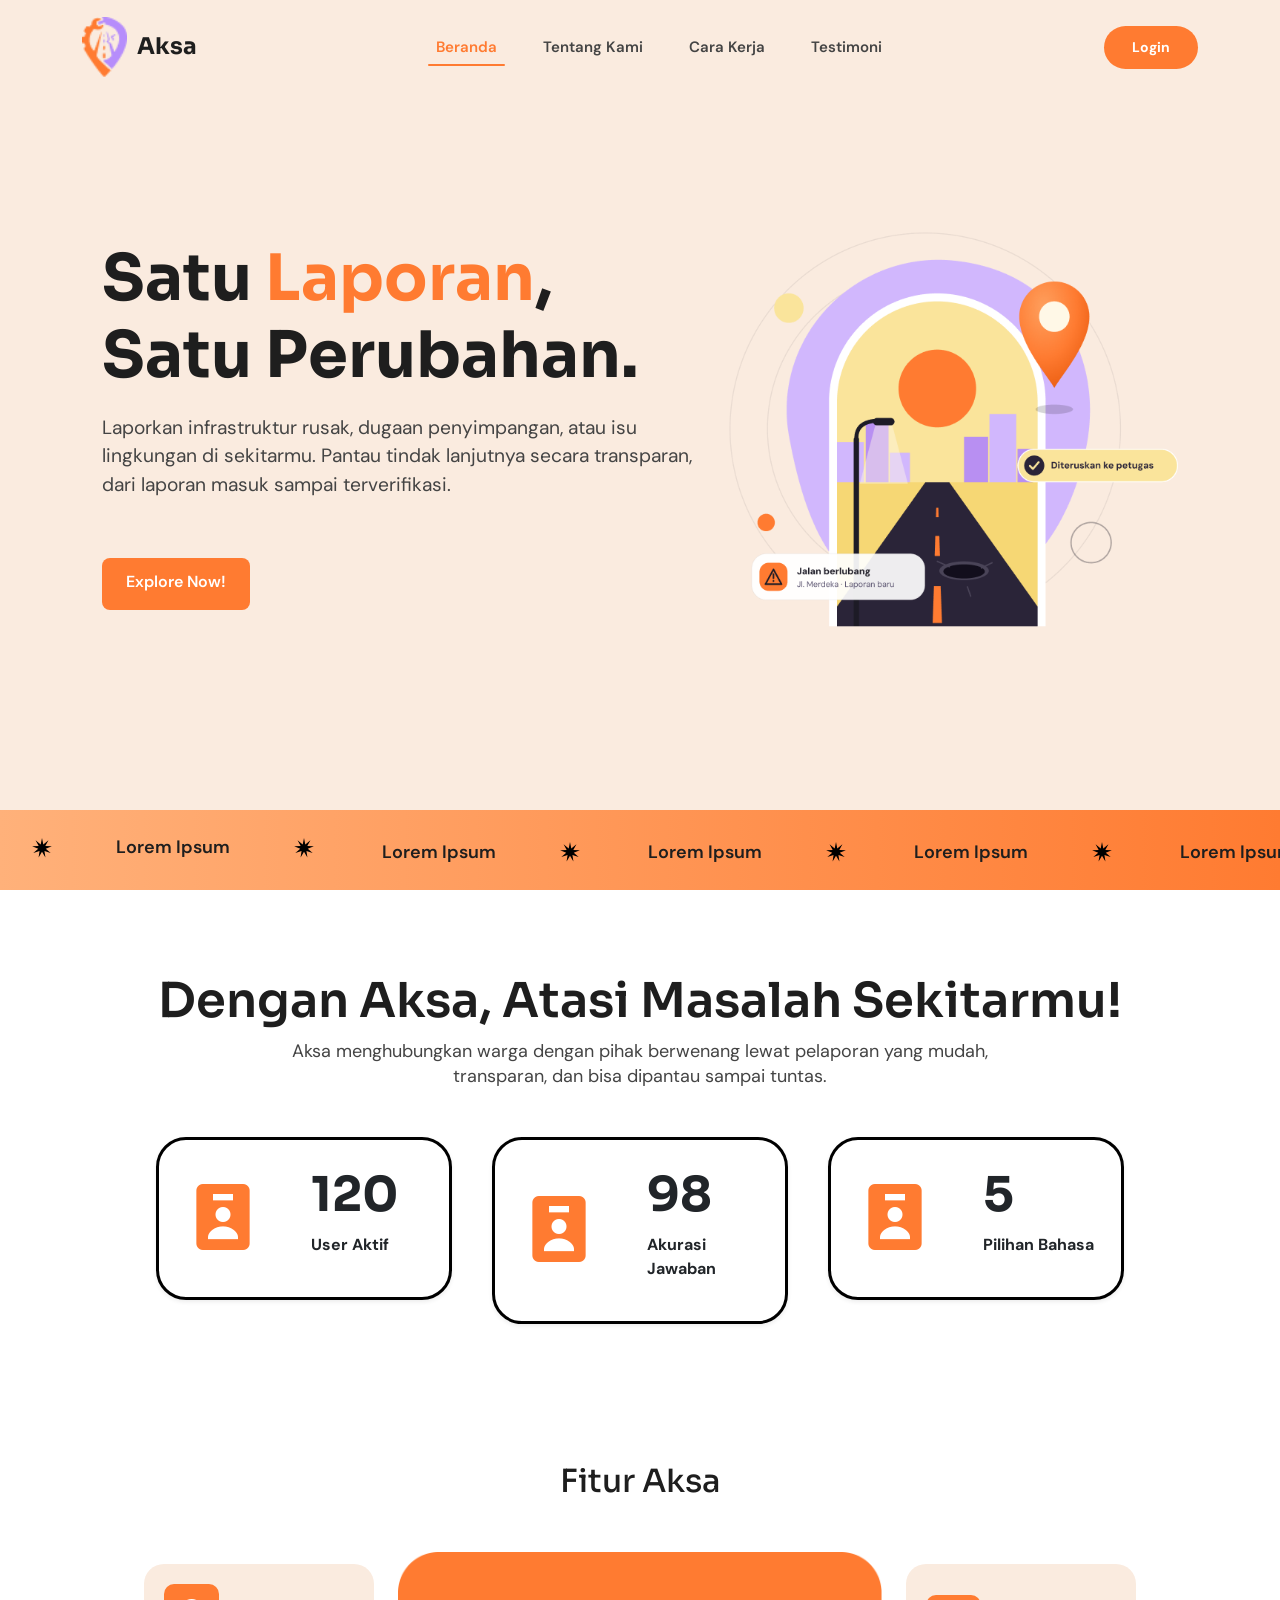
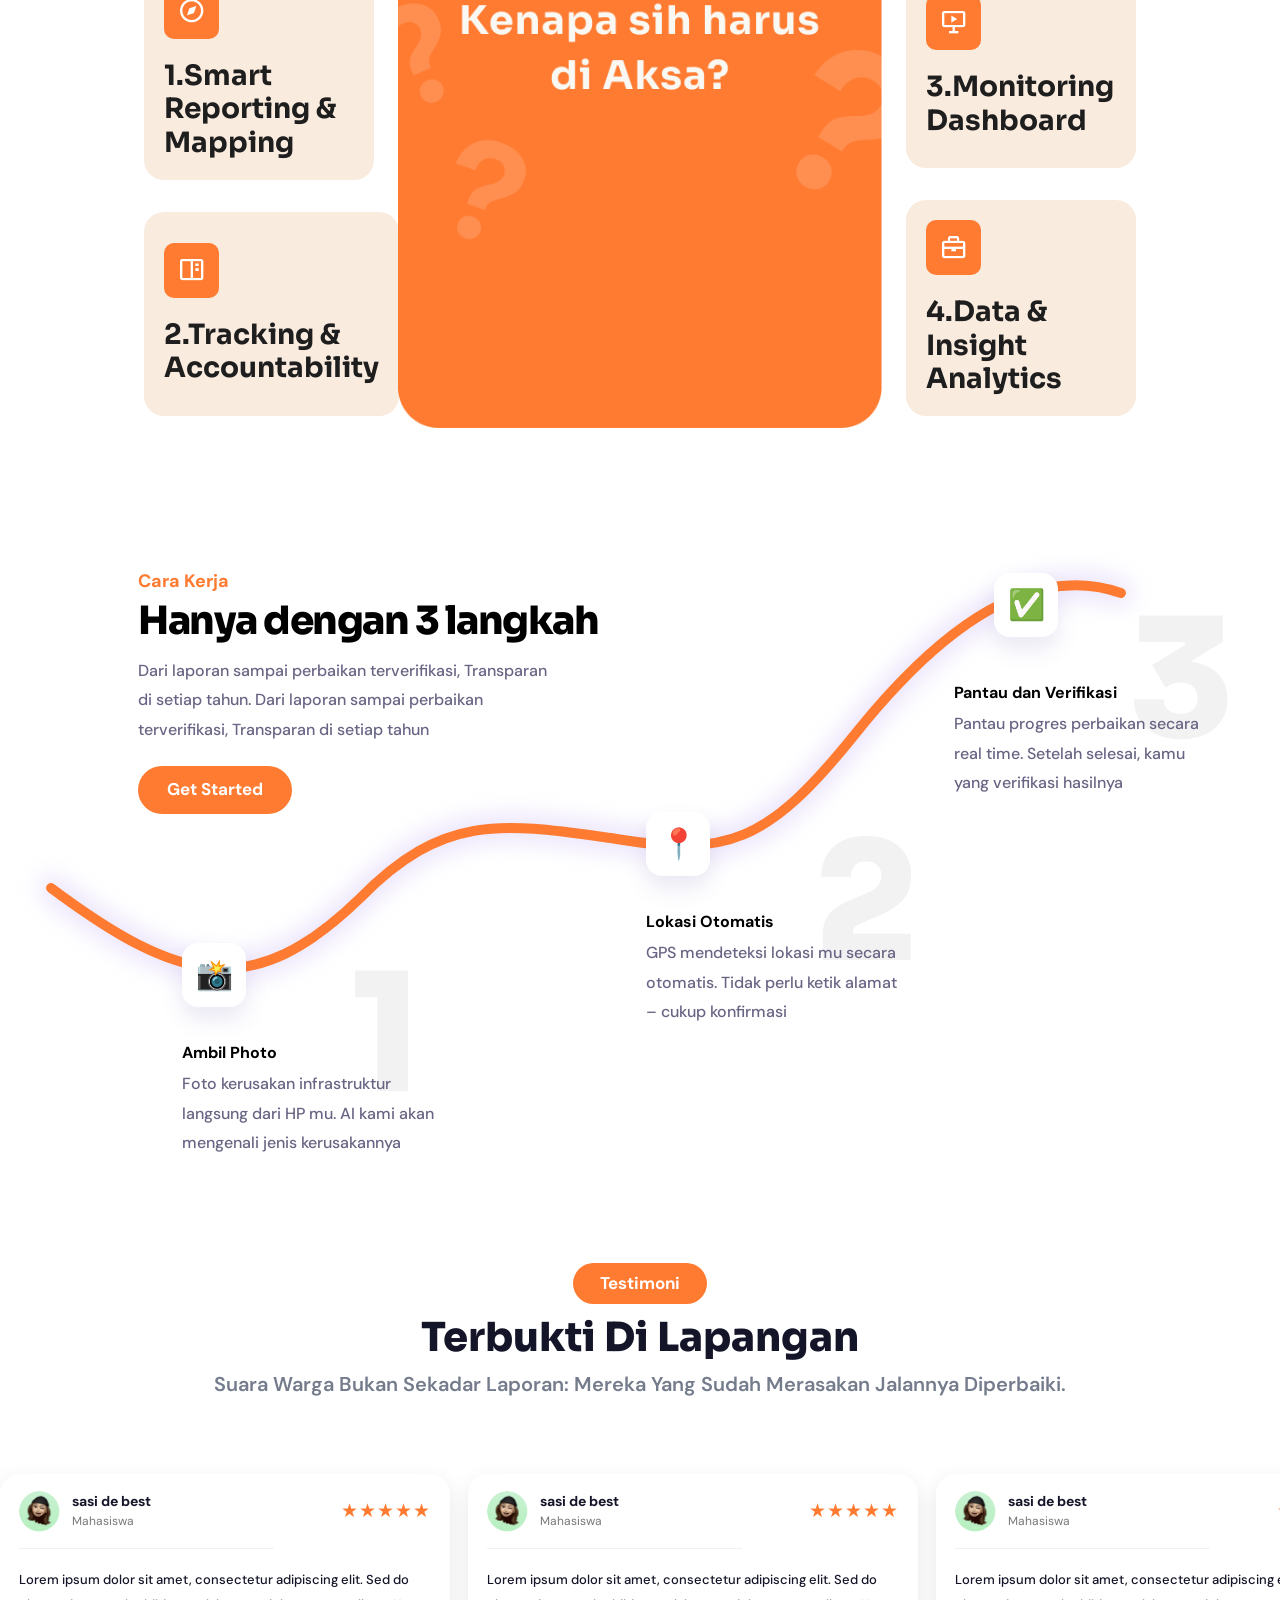
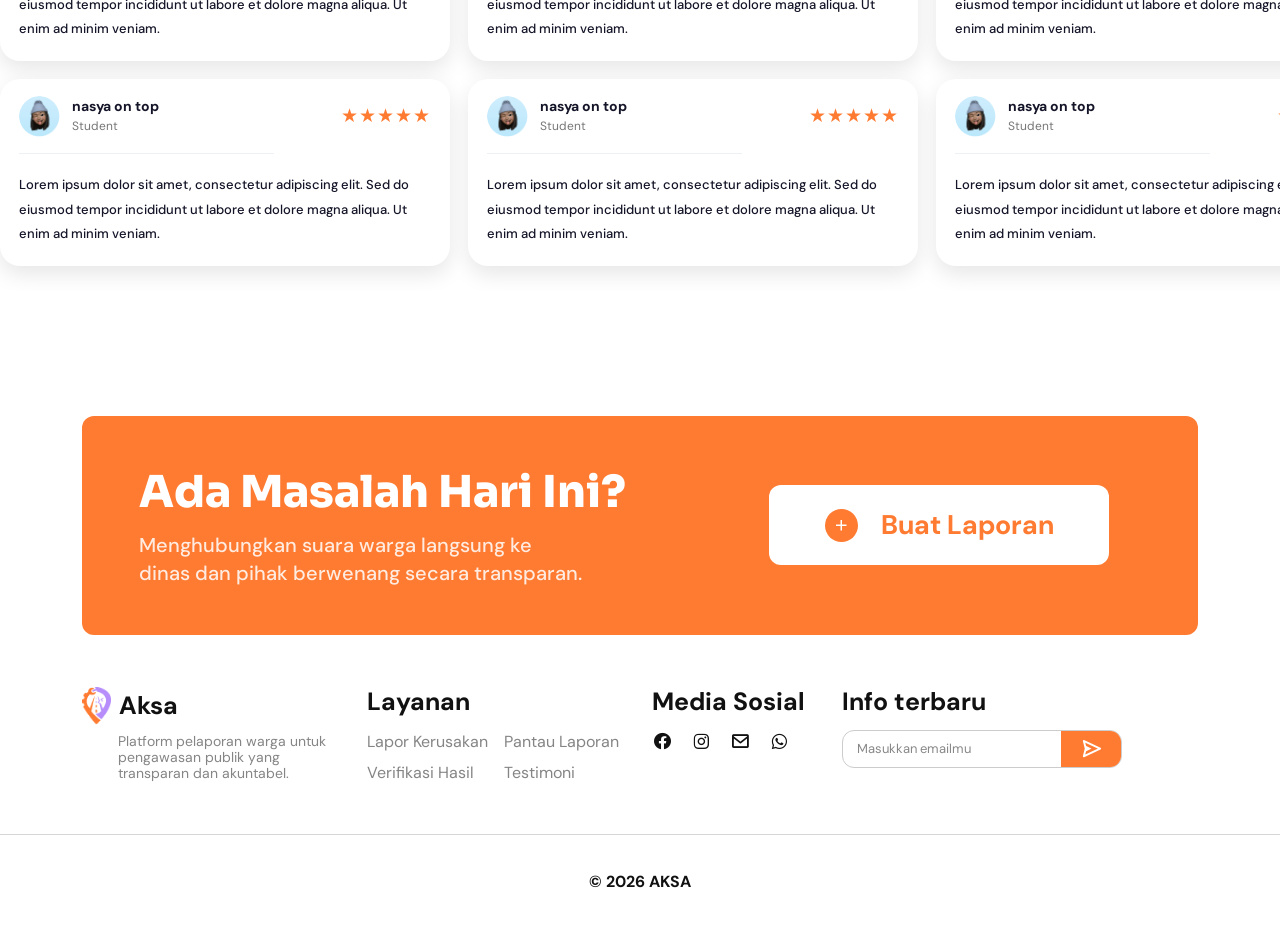
==== commit 4a36110b: "adding login" ====
--- a/index.html
+++ b/index.html
@@ -50,7 +50,7 @@
                 </div>
 
                 <!-- LOGIN -->
-                <a href="#login" class="btn btn-login">Login</a>
+                <a href="/login/login.html" class="btn btn-login">Login</a>
 
             </div>
         </div>
@@ -67,7 +67,7 @@
                 <span class="highlight">Perubahan.</span>
             </h1>
             <p>
-                Lorem Ipsum Lorem Ipsum Lorem Ipsum Lorem IpsumLorem Ipsum Lorem IpsumLorem Ipsum Lorem Ipsum.
+                Laporkan infrastruktur rusak, dugaan penyimpangan, atau isu lingkungan di sekitarmu. Pantau tindak lanjutnya secara transparan, dari laporan masuk sampai terverifikasi.
             </p>
             <a href="#trust-stats" class="btn-explore">Explore Now!</a>
         </div>
@@ -134,8 +134,7 @@
                 <div class="col-12 text-center">
                     <img src="asset/logo.png" alt="" width="100px" class="mb-4 mt-2" />
                     <h2>Dengan Aksa, Atasi Masalah Sekitarmu!</h2>
-                    <span class="sub-title"> Lorem Ipsum Lorem Ipsum Lorem Ipsum Lorem <br />
-                        Lorem Ipsum Lorem Ipsum Lorem Ipsum Lorem IpsumLorem Ipsum.</span>
+                    <span class="sub-title"> Aksa menghubungkan warga dengan pihak berwenang lewat pelaporan yang mudah, </br>transparan, dan bisa dipantau sampai tuntas.</span>
                 </div>
             </div>
 
@@ -198,8 +197,8 @@
                         <div class="card-icon">
                             <i class="bx bx-compass"></i>
                         </div>
-                        <h3>Cari Minatmu!</h3>
-                        <p>Temukan passion yang Kamu suka</p>
+                        <h3>1.Smart Reporting & Mapping</h3>
+                        <!-- <p></p> -->
                     </div>
                 </a>
                 <a href="cv-builder.html" class="card-fitur-link">
@@ -207,8 +206,8 @@
                         <div class="card-icon">
                             <i class='bx bx-book-content'></i>
                         </div>
-                        <h3>Build CV</h3>
-                        <p>Buat CV profesional dengan mudah</p>
+                        <h3>2.Tracking & Accountability</h3>
+                        <!-- <p>Buat CV profesional dengan mudah</p> -->
                     </div>
                 </a>
             </div>
@@ -218,7 +217,8 @@
                 <div class="phone-wrapper">
                     <img src="img/bg-provide.png" alt="Background" class="bg-question" />
                     <div class="phone-content">
-                        <img src="#" alt="Phone" class="phone-img" />
+
+                        <!-- <img src="#" alt="Phone" class="phone-img" /> -->
                     </div>
                 </div>
             </div>
@@ -231,8 +231,8 @@
                         <div class="card-icon">
                             <i class="bx bx-slideshow"></i>
                         </div>
-                        <h3>Webinar</h3>
-                        <p>Belajar skill baru dari mentor</p>
+                        <h3>3.Monitoring Dashboard</h3>
+                        <!-- <p>Belajar skill baru dari mentor</p> -->
                     </div>
                 </a>
                 <a href="#karir" class="card-fitur-link">
@@ -240,8 +240,8 @@
                         <div class="card-icon">
                             <i class="bx bx-briefcase"></i>
                         </div>
-                        <h3>Job Finder</h3>
-                        <p>Cari dan lamar kerja cepat</p>
+                        <h3>4.Data & Insight Analytics</h3>
+                        <!-- <p>Cari dan lamar kerja cepat</p> -->
                     </div>
                 </a>
             </div>
@@ -696,10 +696,8 @@
                                 <h3>Aksa</h3>
                             </div>
 
-                            <p>
-                                Lorem Ipsum Lorem Ipsum
-                                Lorem Ipsum
-                            </p>
+                            <p>Platform pelaporan warga untuk pengawasan publik yang transparan dan akuntabel.</p>
+
 
                         </div>
 
@@ -714,11 +712,10 @@
                             <h3>Layanan</h3>
 
                             <div class="footer-links">
-                                <a href="#lapor">Lalalalalalala</a>
-                                <a href="#lapor">Lalalalalalala</a>
-                                <a href="#pantau">Lalalalalalala</a>
-                                <a href="#pantau">Lalalalalalala</a>
-                                <a href="#verifikasi">Lalalalalalala</a>
+                                <a href="#lapor">Lapor Kerusakan</a>
+                                <a href="#lapor">Pantau Laporan</a>
+                                <a href="#pantau">Verifikasi Hasil</a>
+                                <a href="#verifikasi">Testimoni</a>
                             </div>
 
                         </div>
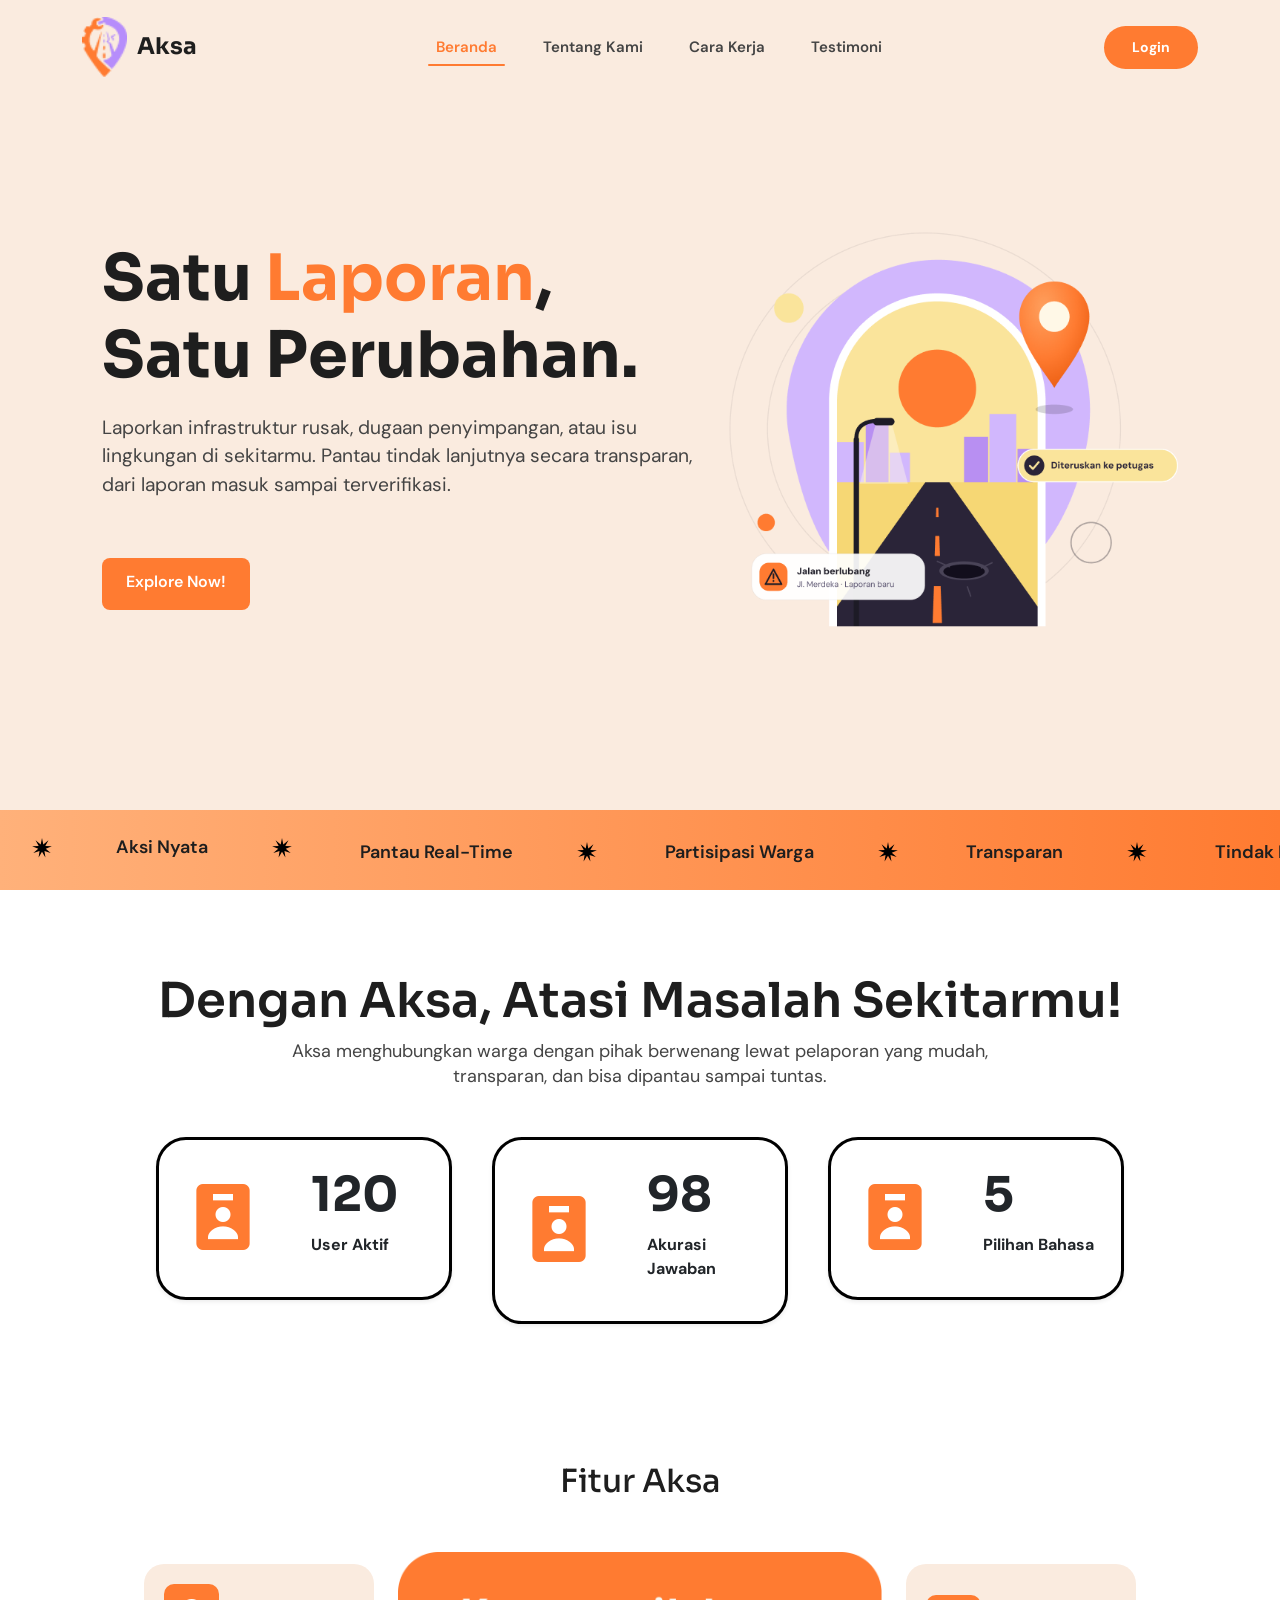
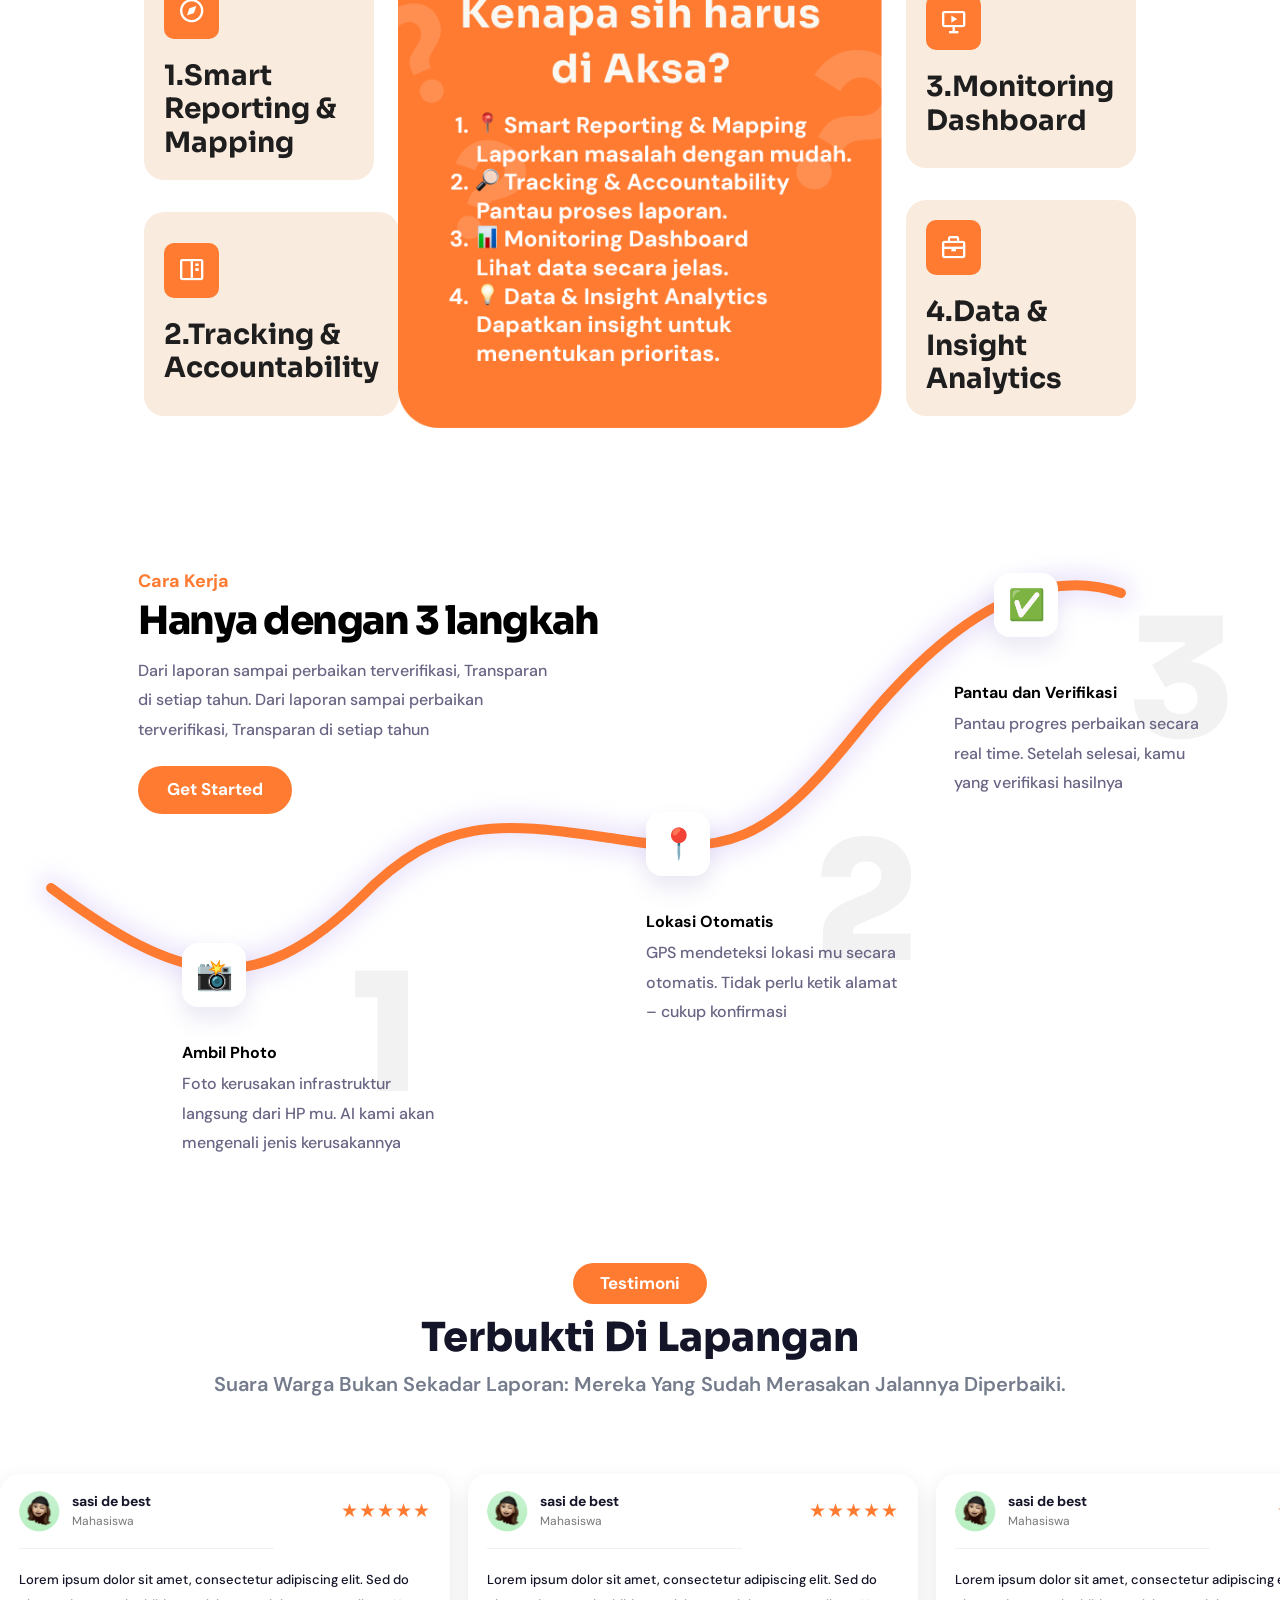
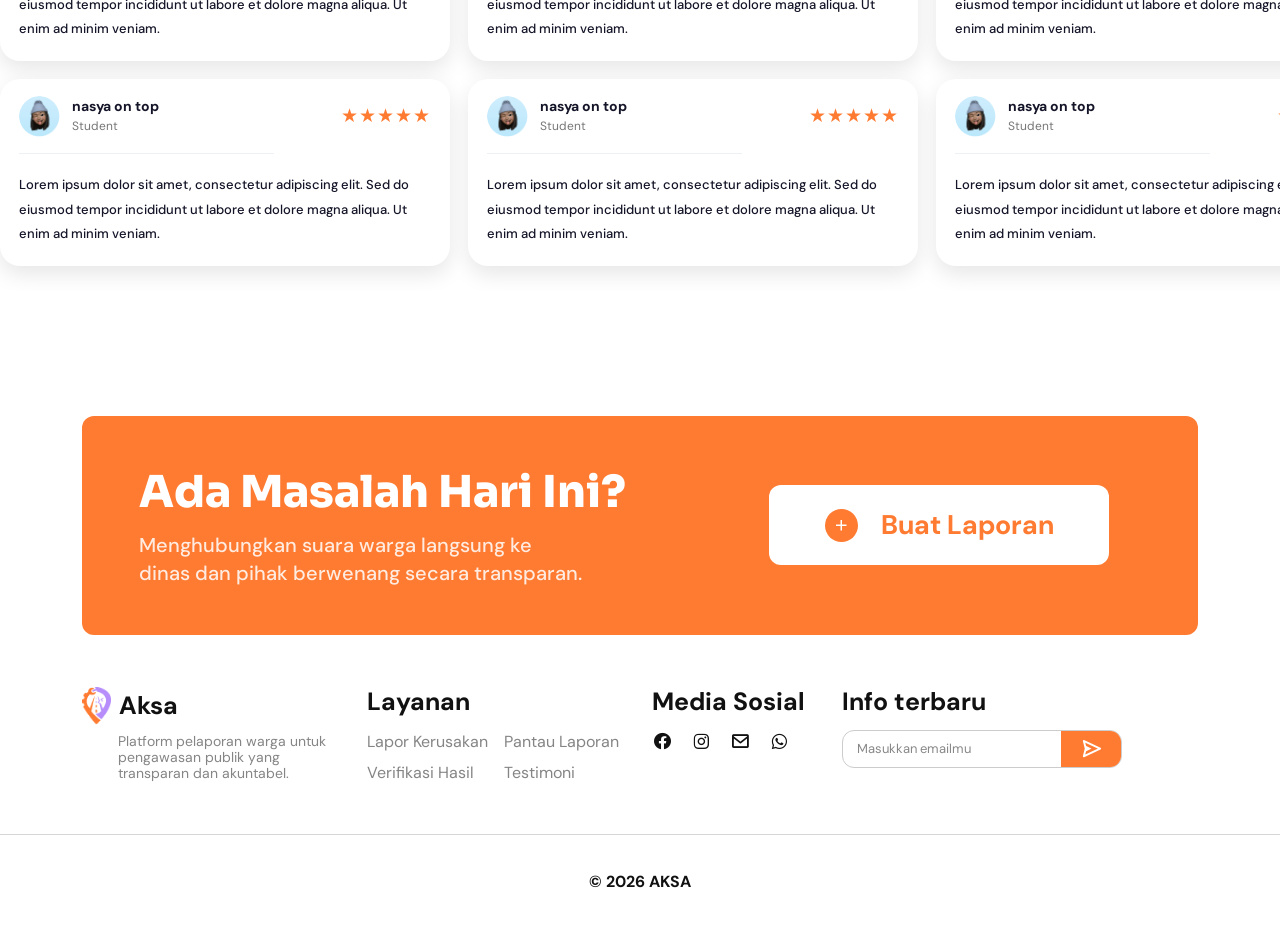
==== commit 97bbf6d0: "fixing admin role" ====
--- a/index.html
+++ b/index.html
@@ -85,7 +85,7 @@
                         d="M16 0L18.0902 10.2571L26.2846 3.74329L21.2927 12.9443L31.7569 13.2216L22.0186 17.0612L29.8564 24L19.9284 20.6816L21.4723 31.0351L16 22.1115L10.5277 31.0351L12.0716 20.6816L2.14359 24L9.98139 17.0612L0.243076 13.2216L10.7073 12.9443L5.7154 3.74329L13.9098 10.2571L16 0Z"
                         fill="black" />
                 </svg>
-                Lorem Ipsum
+                Aksi Nyata
                 <svg width="20" height="20" viewBox="0 0 32 32" fill="none" xmlns="http://www.w3.org/2000/svg">
                     <path
                         d="M16 0L18.0902 10.2571L26.2846 3.74329L21.2927 12.9443L31.7569 13.2216L22.0186 17.0612L29.8564 24L19.9284 20.6816L21.4723 31.0351L16 22.1115L10.5277 31.0351L12.0716 20.6816L2.14359 24L9.98139 17.0612L0.243076 13.2216L10.7073 12.9443L5.7154 3.74329L13.9098 10.2571L16 0Z"
@@ -93,7 +93,7 @@
                 </svg>
             </span>
             <span>
-                Lorem Ipsum
+                Pantau Real-Time
                 <svg width="20" height="20" viewBox="0 0 32 32" fill="none" xmlns="http://www.w3.org/2000/svg">
                     <path
                         d="M16 0L18.0902 10.2571L26.2846 3.74329L21.2927 12.9443L31.7569 13.2216L22.0186 17.0612L29.8564 24L19.9284 20.6816L21.4723 31.0351L16 22.1115L10.5277 31.0351L12.0716 20.6816L2.14359 24L9.98139 17.0612L0.243076 13.2216L10.7073 12.9443L5.7154 3.74329L13.9098 10.2571L16 0Z"
@@ -101,7 +101,7 @@
                 </svg>
             </span>
             <span>
-                Lorem Ipsum
+                Partisipasi Warga
                 <svg width="20" height="20" viewBox="0 0 32 32" fill="none" xmlns="http://www.w3.org/2000/svg">
                     <path
                         d="M16 0L18.0902 10.2571L26.2846 3.74329L21.2927 12.9443L31.7569 13.2216L22.0186 17.0612L29.8564 24L19.9284 20.6816L21.4723 31.0351L16 22.1115L10.5277 31.0351L12.0716 20.6816L2.14359 24L9.98139 17.0612L0.243076 13.2216L10.7073 12.9443L5.7154 3.74329L13.9098 10.2571L16 0Z"
@@ -109,7 +109,7 @@
                 </svg>
             </span>
             <span>
-                Lorem Ipsum
+                Transparan
                 <svg width="20" height="20" viewBox="0 0 32 32" fill="none" xmlns="http://www.w3.org/2000/svg">
                     <path
                         d="M16 0L18.0902 10.2571L26.2846 3.74329L21.2927 12.9443L31.7569 13.2216L22.0186 17.0612L29.8564 24L19.9284 20.6816L21.4723 31.0351L16 22.1115L10.5277 31.0351L12.0716 20.6816L2.14359 24L9.98139 17.0612L0.243076 13.2216L10.7073 12.9443L5.7154 3.74329L13.9098 10.2571L16 0Z"
@@ -117,7 +117,7 @@
                 </svg>
             </span>
             <span>
-                Lorem Ipsum
+                Tindak Lanjut Nyata
                 <svg width="20" height="20" viewBox="0 0 32 32" fill="none" xmlns="http://www.w3.org/2000/svg">
                     <path
                         d="M16 0L18.0902 10.2571L26.2846 3.74329L21.2927 12.9443L31.7569 13.2216L22.0186 17.0612L29.8564 24L19.9284 20.6816L21.4723 31.0351L16 22.1115L10.5277 31.0351L12.0716 20.6816L2.14359 24L9.98139 17.0612L0.243076 13.2216L10.7073 12.9443L5.7154 3.74329L13.9098 10.2571L16 0Z"
